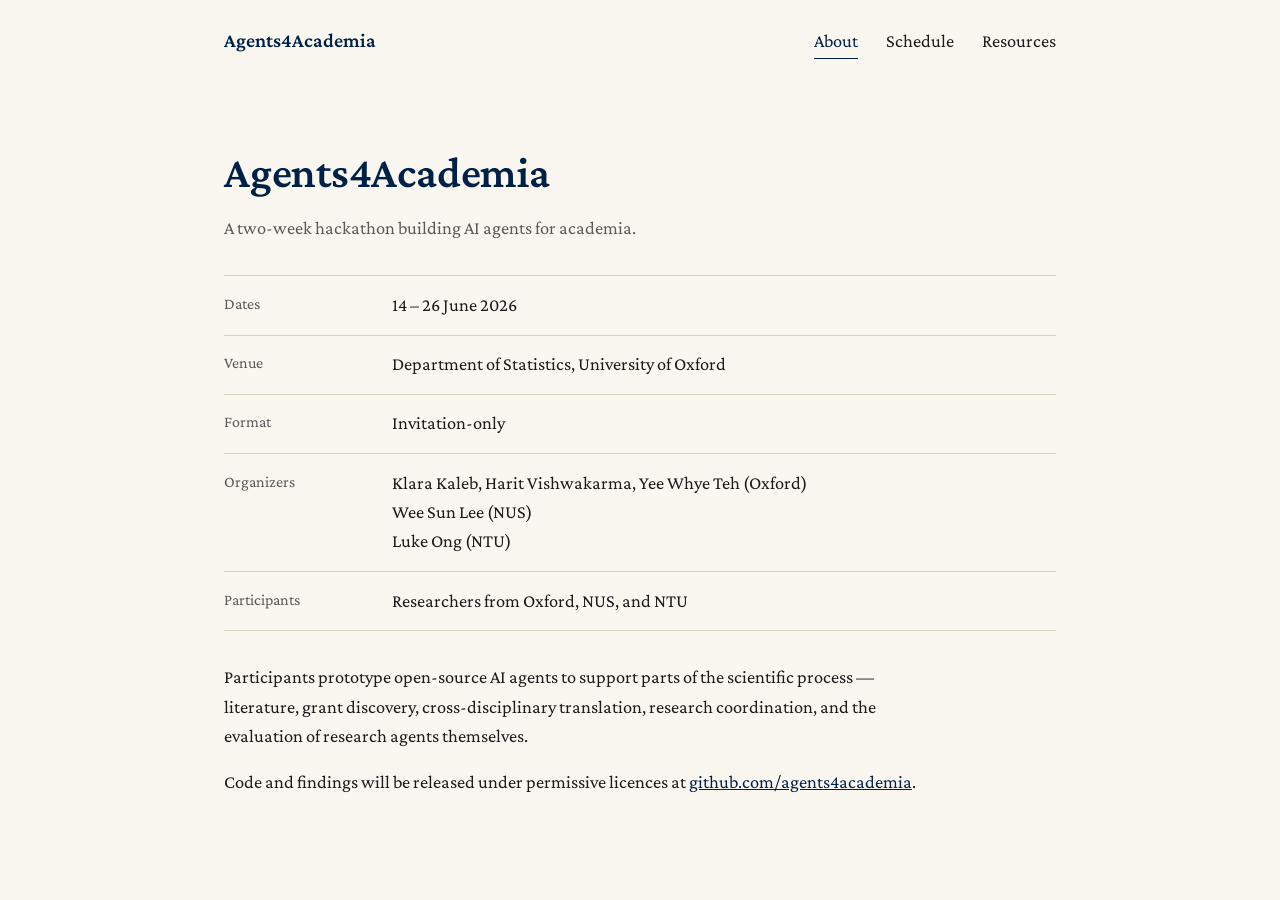
==== index.html @ 6ef801e5 "basic webpage" ====
<!doctype html>
<html lang="en">
<head>
  <meta charset="utf-8" />
  <meta name="viewport" content="width=device-width, initial-scale=1" />
  <title>Agents4Academia</title>
  <meta name="description" content="A two-week hackathon on AI agents for the scientific process. A collaboration between Oxford, NUS, and NTU, 14–26 June 2026." />
  <link rel="preconnect" href="https://fonts.googleapis.com" />
  <link rel="preconnect" href="https://fonts.gstatic.com" crossorigin />
  <link href="https://fonts.googleapis.com/css2?family=Crimson+Pro:wght@400;500;600&display=swap" rel="stylesheet" />
  <link rel="stylesheet" href="assets/css/style.css" />
</head>
<body>

<header class="site-header">
  <div class="wrap">
    <a class="brand" href="./">Agents4Academia</a>
    <nav class="site-nav" aria-label="Primary">
      <a href="./" aria-current="page">About</a>
      <a href="schedule.html">Schedule</a>
      <a href="resources.html">Resources</a>
    </nav>
  </div>
</header>

<main>
  <div class="wrap">
    <h1>Agents4Academia</h1>
    <p class="tagline">A two-week hackathon building AI agents for academia.</p>

    <dl class="facts">
      <div>
        <dt>Dates</dt>
        <dd>14 – 26 June 2026</dd>
      </div>
      <div>
        <dt>Venue</dt>
        <dd>Department of Statistics, University of Oxford</dd>
      </div>
      <div>
        <dt>Format</dt>
        <dd>Invitation-only</dd>
      </div>
      <div>
        <dt>Organizers</dt>
        <dd>
          Klara Kaleb, Harit Vishwakarma, Yee Whye Teh (Oxford)<br />
          Wee Sun Lee (NUS)<br />
          Luke Ong (NTU)
        </dd>
      </div>
      <div>
        <dt>Participants</dt>
        <dd>Researchers from Oxford, NUS, and NTU</dd>
      </div>
    </dl>

    <p>
      Participants prototype open-source AI agents to support parts of the
      scientific process — literature, grant discovery, cross-disciplinary
      translation, research coordination, and the evaluation of research agents
      themselves.
    </p>

    <p>
      Code and findings will be released under permissive licences at
      <a href="https://github.com/agents4academia">github.com/agents4academia</a>.
    </p>
  </div>
</main>

</body>
</html>
---- assets/css/style.css ----
:root {
  --navy: #002147;
  --ink: #1b1b1b;
  --muted: #5a5a5a;
  --cream: #faf7f0;
  --rule: #d9d2bd;
  --max: 56rem;
  --gutter: clamp(1.25rem, 4vw, 2rem);
}

* { box-sizing: border-box; }

body {
  margin: 0;
  font-family: "Crimson Pro", "EB Garamond", Georgia, serif;
  font-size: 1.15rem;
  line-height: 1.6;
  color: var(--ink);
  background: var(--cream);
  -webkit-font-smoothing: antialiased;
  text-rendering: optimizeLegibility;
}

.wrap {
  max-width: var(--max);
  margin: 0 auto;
  padding-left: var(--gutter);
  padding-right: var(--gutter);
}

/* Header */
.site-header .wrap {
  display: flex;
  align-items: baseline;
  justify-content: space-between;
  gap: 2rem;
  padding-top: 1.5rem;
  padding-bottom: 1.5rem;
  flex-wrap: wrap;
}

.brand {
  font-weight: 600;
  font-size: 1.25rem;
  color: var(--navy);
  text-decoration: none;
}

.site-nav {
  display: flex;
  gap: 1.75rem;
  font-size: 1.15rem;
}

.site-nav a {
  color: var(--ink);
  text-decoration: none;
  padding-bottom: 2px;
  border-bottom: 1px solid transparent;
}

.site-nav a:hover {
  color: var(--navy);
  border-bottom-color: var(--navy);
}

.site-nav a[aria-current="page"] {
  color: var(--navy);
  border-bottom-color: var(--navy);
}

/* Page body */
main {
  padding: clamp(2.5rem, 6vw, 4rem) 0 4rem;
}

h1 {
  font-family: "Crimson Pro", Georgia, serif;
  font-weight: 600;
  font-size: clamp(2rem, 4vw, 2.75rem);
  color: var(--navy);
  margin: 0 0 1rem;
  line-height: 1.15;
  letter-spacing: -0.005em;
}

h2 {
  font-family: "Crimson Pro", Georgia, serif;
  font-weight: 600;
  font-size: 1.4rem;
  color: var(--navy);
  margin: 2.5rem 0 0.75rem;
}

p {
  margin: 0 0 1rem;
  max-width: 38em;
}

a {
  color: var(--navy);
}

.tagline {
  font-size: 1.15rem;
  color: var(--muted);
  margin-bottom: 2rem;
  max-width: 38em;
}

/* Definition-list-style facts */
.facts {
  margin: 2rem 0;
  border-top: 1px solid var(--rule);
}

.facts > div {
  display: grid;
  grid-template-columns: 9rem 1fr;
  gap: 1.5rem;
  padding: 0.9rem 0;
  border-bottom: 1px solid var(--rule);
}

.facts dt {
  color: var(--muted);
  font-size: 1rem;
}

.facts dd {
  margin: 0;
  color: var(--ink);
}

@media (max-width: 560px) {
  .facts > div { grid-template-columns: 1fr; gap: 0.15rem; padding: 0.75rem 0; }
}

/* Lists */
ul.plain {
  list-style: none;
  padding: 0;
  margin: 1rem 0;
}

ul.plain li {
  padding: 0.5rem 0;
  border-bottom: 1px solid var(--rule);
}

ul.plain li:first-child {
  border-top: 1px solid var(--rule);
}

.tba {
  color: var(--muted);
  font-style: italic;
}

/* Footer */
.site-footer {
  padding: 2rem 0;
  font-size: 1rem;
  color: var(--muted);
}

.site-footer p { margin: 0.25rem 0; }
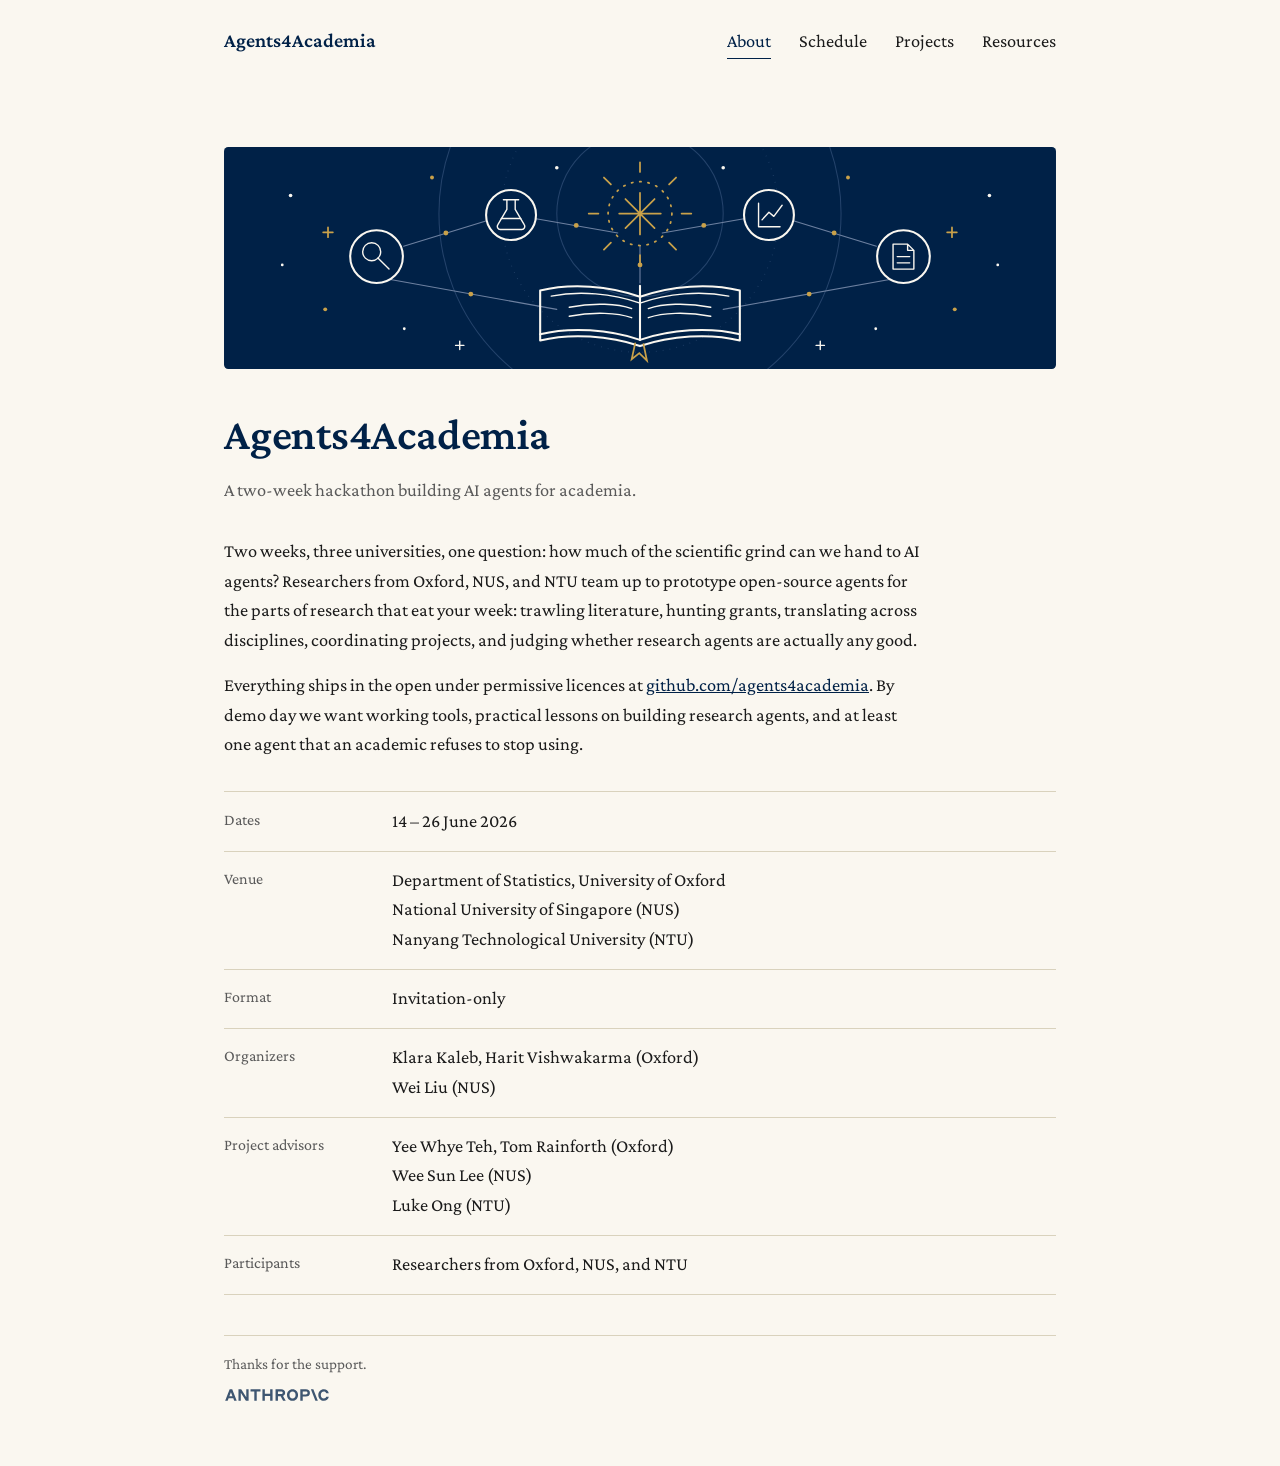
==== commit 317b1508: "update" ====
--- a/index.html
+++ b/index.html
@@ -18,6 +18,7 @@
     <nav class="site-nav" aria-label="Primary">
       <a href="./" aria-current="page">About</a>
       <a href="schedule.html">Schedule</a>
+      <a href="projects.html">Projects</a>
       <a href="resources.html">Resources</a>
     </nav>
   </div>
@@ -25,8 +26,29 @@
 
 <main>
   <div class="wrap">
+    <div class="cover">
+      <img src="assets/img/cover.svg"
+           alt="Star-chart style line drawing: an open book beneath a constellation of research symbols — a magnifying glass, a flask, a golden spark, a chart, and a manuscript — joined by fine lines among rings and scattered stars" />
+    </div>
+
     <h1>Agents4Academia</h1>
     <p class="tagline">A two-week hackathon building AI agents for academia.</p>
+
+    <p>
+      Two weeks, three universities, one question: how much of the scientific
+      grind can we hand to AI agents? Researchers from Oxford, NUS, and NTU
+      team up to prototype open-source agents for the parts of research that
+      eat your week: trawling literature, hunting grants, translating across
+      disciplines, coordinating projects, and judging whether research agents
+      are actually any good.
+    </p>
+
+    <p>
+      Everything ships in the open under permissive licences at
+      <a href="https://github.com/agents4academia">github.com/agents4academia</a>.
+      By demo day we want working tools, practical lessons on building research
+      agents, and at least one agent that an academic refuses to stop using.
+    </p>
 
     <dl class="facts">
       <div>
@@ -35,7 +57,11 @@
       </div>
       <div>
         <dt>Venue</dt>
-        <dd>Department of Statistics, University of Oxford</dd>
+        <dd>
+          Department of Statistics, University of Oxford<br />
+          National University of Singapore (NUS)<br />
+          Nanyang Technological University (NTU)
+        </dd>
       </div>
       <div>
         <dt>Format</dt>
@@ -44,7 +70,14 @@
       <div>
         <dt>Organizers</dt>
         <dd>
-          Klara Kaleb, Harit Vishwakarma, Yee Whye Teh (Oxford)<br />
+          Klara Kaleb, Harit Vishwakarma (Oxford)<br />
+          Wei Liu (NUS)
+        </dd>
+      </div>
+      <div>
+        <dt>Project advisors</dt>
+        <dd>
+          Yee Whye Teh, Tom Rainforth (Oxford)<br />
           Wee Sun Lee (NUS)<br />
           Luke Ong (NTU)
         </dd>
@@ -55,17 +88,17 @@
       </div>
     </dl>
 
-    <p>
-      Participants prototype open-source AI agents to support parts of the
-      scientific process — literature, grant discovery, cross-disciplinary
-      translation, research coordination, and the evaluation of research agents
-      themselves.
-    </p>
-
-    <p>
-      Code and findings will be released under permissive licences at
-      <a href="https://github.com/agents4academia">github.com/agents4academia</a>.
-    </p>
+    <div class="ack">
+      <p class="ack-label">Thanks for the support.</p>
+      <div class="logo-row">
+        <a href="https://www.anthropic.com"><img src="assets/img/anthropic.svg" alt="Anthropic" width="106" height="14" /></a>
+        <!-- Drop official logo files in assets/img/ and uncomment:
+        <a href="https://www.ox.ac.uk"><img src="assets/img/oxford.svg" alt="University of Oxford" /></a>
+        <a href="https://nus.edu.sg"><img src="assets/img/nus.svg" alt="National University of Singapore" /></a>
+        <a href="https://www.ntu.edu.sg"><img src="assets/img/ntu.svg" alt="Nanyang Technological University" /></a>
+        -->
+      </div>
+    </div>
   </div>
 </main>
 
--- a/assets/css/style.css
+++ b/assets/css/style.css
@@ -101,6 +101,16 @@
   color: var(--navy);
 }
 
+.cover {
+  margin: 0 0 2.5rem;
+}
+
+.cover img {
+  display: block;
+  width: 100%;
+  height: auto;
+}
+
 .tagline {
   font-size: 1.15rem;
   color: var(--muted);
@@ -157,6 +167,137 @@
   font-style: italic;
 }
 
+.ack {
+  margin-top: 2.5rem;
+  padding-top: 1rem;
+  border-top: 1px solid var(--rule);
+  color: var(--muted);
+  font-size: 1.05rem;
+}
+
+.ack-label {
+  font-size: 0.95rem;
+  margin: 0 0 0.75rem;
+}
+
+.logo-row {
+  display: flex;
+  align-items: center;
+  gap: 2.5rem;
+  flex-wrap: wrap;
+}
+
+.logo-row img {
+  height: 14px;
+  width: auto;
+  display: block;
+  opacity: 0.75;
+}
+
+.logo-row a:hover img {
+  opacity: 1;
+}
+
+/* Timezone toggle */
+.tz-toggle {
+  display: inline-flex;
+  margin-bottom: 1.25rem;
+  border: 1px solid var(--navy);
+  border-radius: 4px;
+  overflow: hidden;
+}
+
+.tz-toggle button {
+  font-family: inherit;
+  font-size: 1rem;
+  padding: 0.4rem 1rem;
+  border: none;
+  background: transparent;
+  color: var(--navy);
+  cursor: pointer;
+}
+
+.tz-toggle button + button {
+  border-left: 1px solid var(--navy);
+}
+
+.tz-toggle button[aria-pressed="true"] {
+  background: var(--navy);
+  color: var(--cream);
+}
+
+/* Schedule */
+table.schedule {
+  width: 100%;
+  border-collapse: collapse;
+  margin: 1rem 0 2.5rem;
+  font-size: 1.05rem;
+}
+
+table.schedule th,
+table.schedule td {
+  padding: 0.6rem 0.75rem;
+  border: 1px solid var(--rule);
+  vertical-align: top;
+  text-align: left;
+}
+
+table.schedule th {
+  font-weight: 600;
+  color: var(--navy);
+  font-size: 1rem;
+}
+
+table.schedule td.time,
+table.schedule th.time {
+  width: 5.5rem;
+  font-variant-numeric: tabular-nums;
+  white-space: nowrap;
+}
+
+table.schedule td.time {
+  color: var(--muted);
+}
+
+table.schedule .day-row td {
+  font-weight: 600;
+  color: var(--navy);
+  background: rgba(0, 33, 71, 0.04);
+}
+
+table.schedule .day-row td > span {
+  display: inline-block;
+}
+
+table.schedule .day-row .loc {
+  float: right;
+  font-weight: 400;
+  font-size: 1rem;
+  color: var(--muted);
+}
+
+/* Resources */
+ul.resources li {
+  padding: 0.9rem 0;
+}
+
+ul.resources li > a {
+  font-weight: 500;
+  font-size: 1.15rem;
+}
+
+ul.resources .src {
+  color: var(--muted);
+  font-size: 1rem;
+  margin-left: 0.5rem;
+}
+
+ul.resources .blurb {
+  margin: 0.25rem 0 0;
+  font-size: 1.05rem;
+  color: var(--ink);
+}
+
 /* Footer */
 .site-footer {
   padding: 2rem 0;
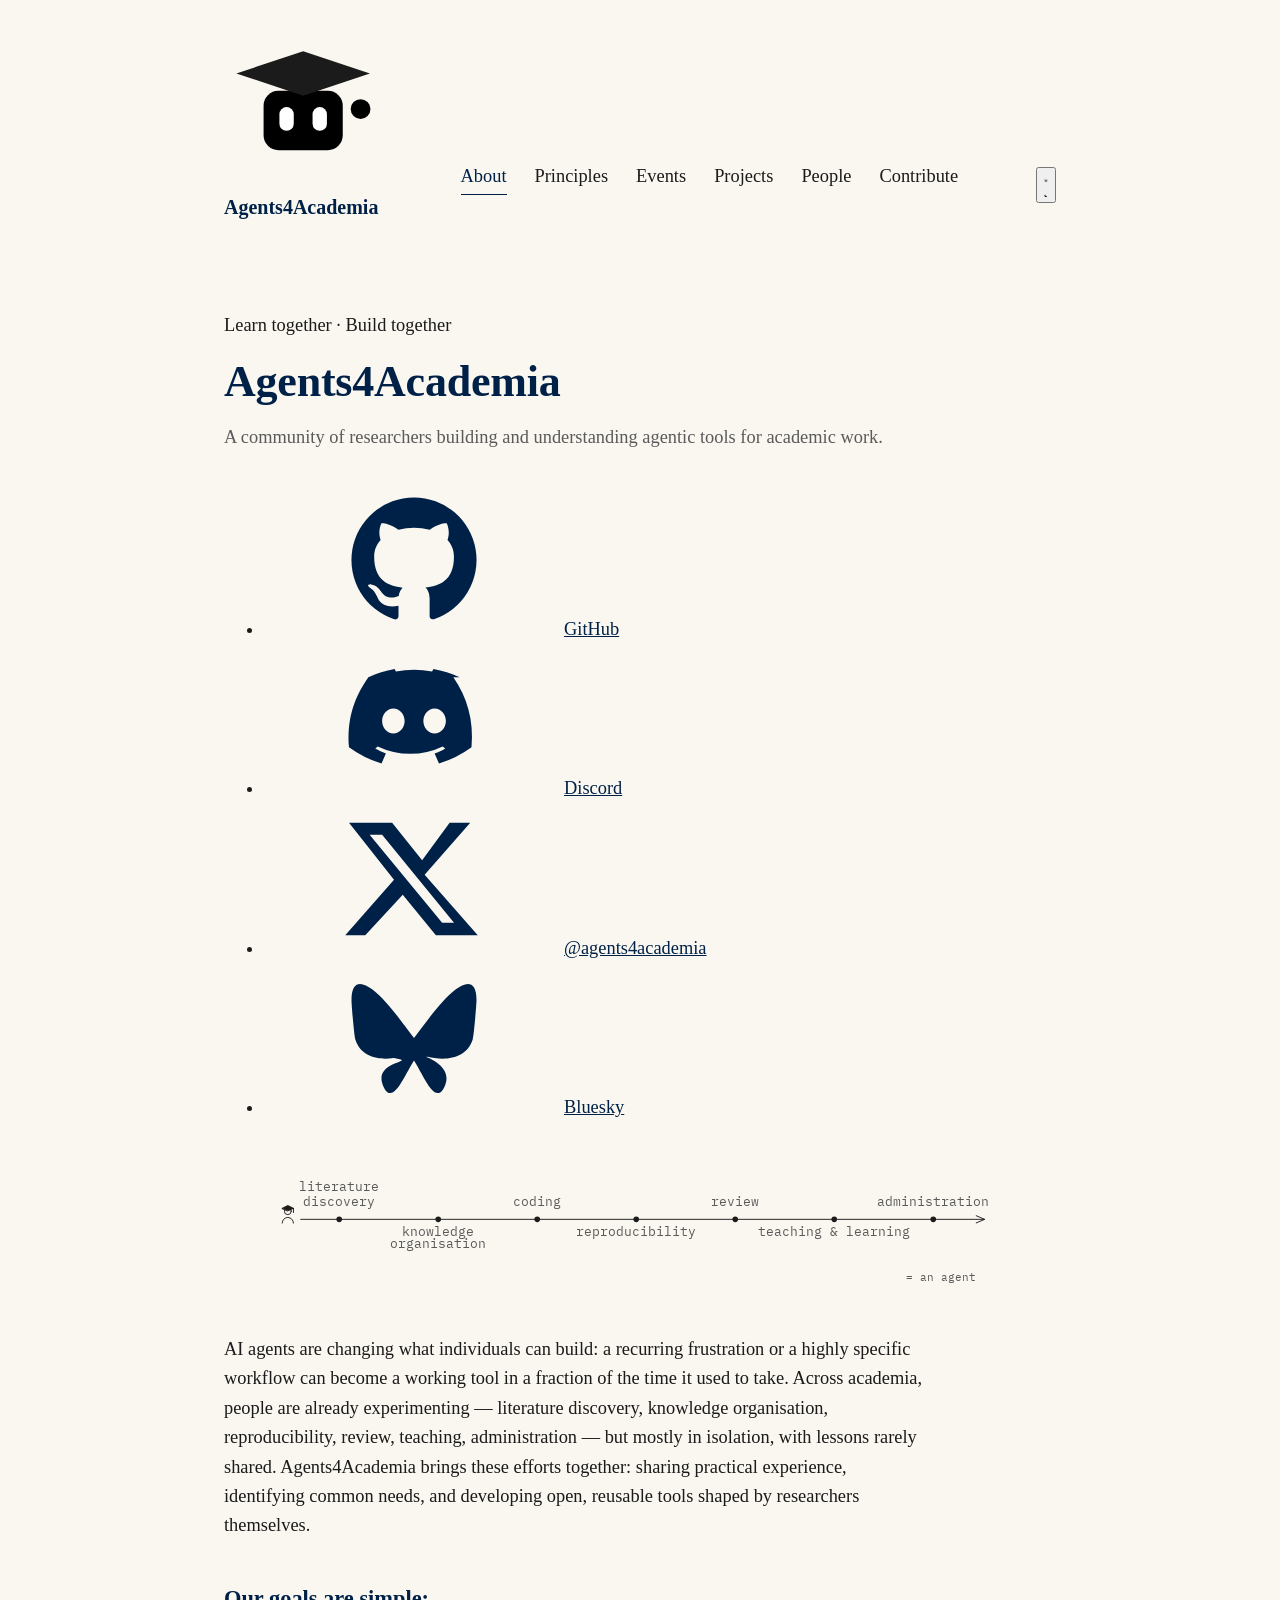
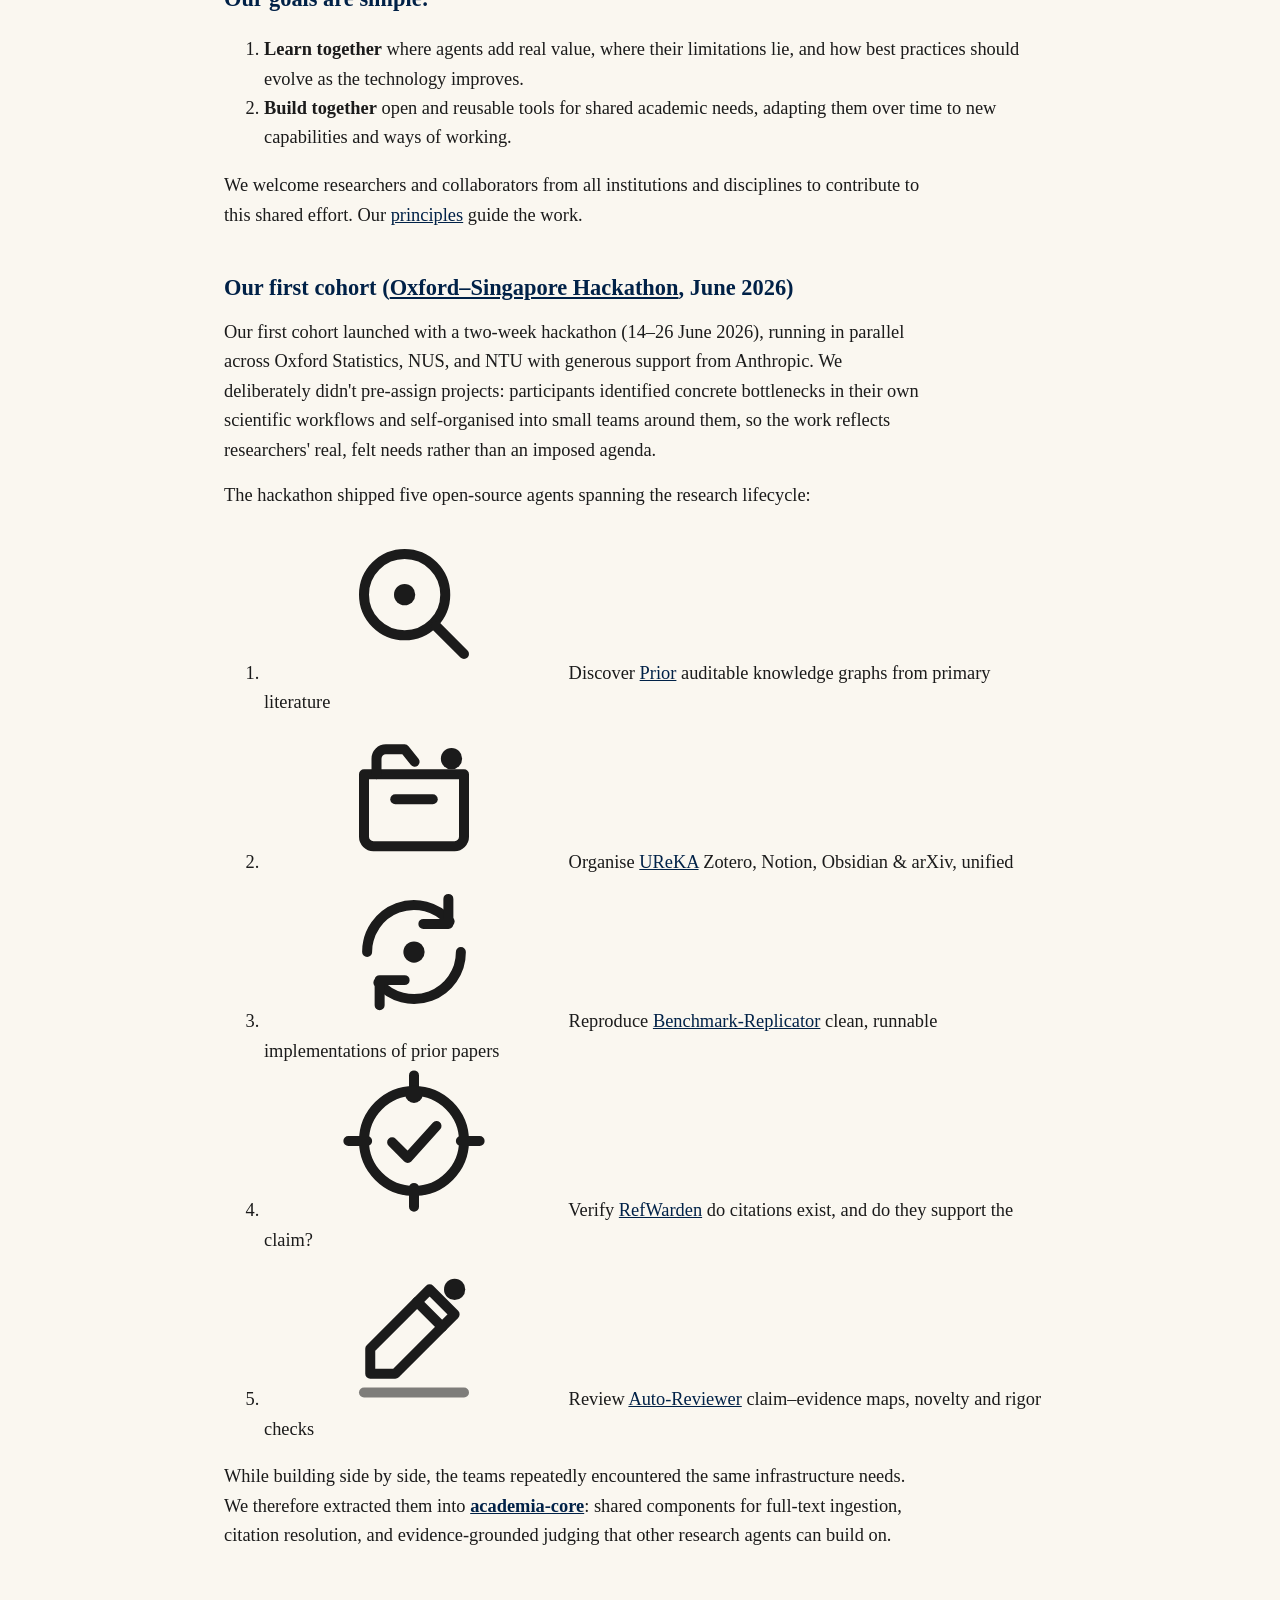
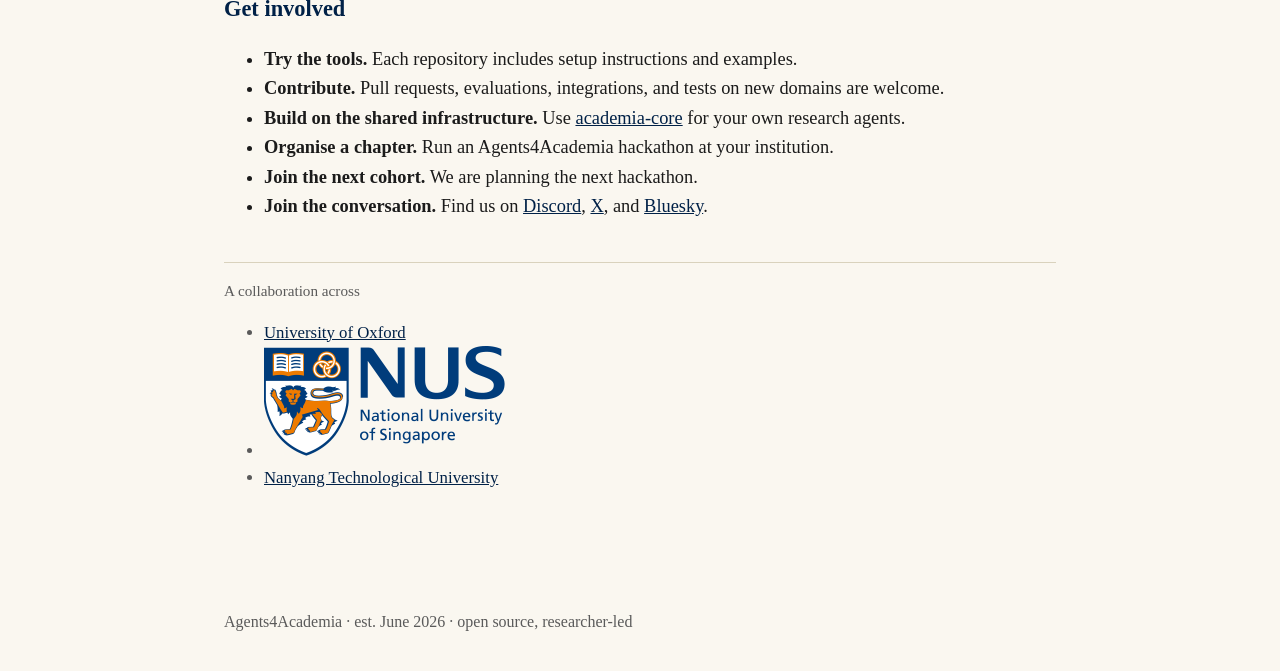
==== commit e946435d: "Redesign: community site with events archive, theme toggle, graduate-agent brand - Root restructure:" ====
--- a/index.html
+++ b/index.html
@@ -4,103 +4,430 @@
   <meta charset="utf-8" />
   <meta name="viewport" content="width=device-width, initial-scale=1" />
   <title>Agents4Academia</title>
-  <meta name="description" content="A two-week hackathon on AI agents for the scientific process. A collaboration between Oxford, NUS, and NTU, 14–26 June 2026." />
+  <meta name="description" content="A community of researchers building and understanding agentic tools for academic work — through hackathons and ongoing open-source development." />
+  <link rel="icon" type="image/svg+xml" href="assets/img/favicon.svg" />
   <link rel="preconnect" href="https://fonts.googleapis.com" />
   <link rel="preconnect" href="https://fonts.gstatic.com" crossorigin />
-  <link href="https://fonts.googleapis.com/css2?family=Crimson+Pro:wght@400;500;600&display=swap" rel="stylesheet" />
-  <link rel="stylesheet" href="assets/css/style.css" />
+  <link href="https://fonts.googleapis.com/css2?family=Archivo:wght@500;650;700&family=IBM+Plex+Mono:wght@400;500&family=IBM+Plex+Sans:wght@400;600&display=swap" rel="stylesheet" />
+  <script>
+    (function () {
+      var t = null;
+      try { t = localStorage.getItem("theme"); } catch (e) {}
+      if (!t) t = matchMedia("(prefers-color-scheme: dark)").matches ? "dark" : "light";
+      document.documentElement.dataset.theme = t;
+    })();
+  </script>
+  <link rel="stylesheet" href="assets/css/style.css?v=6" />
 </head>
 <body>
 
+<svg xmlns="http://www.w3.org/2000/svg" style="display:none">
+  <!-- Agents4Academia icon set. One language: 24-viewBox, 1.6px ink strokes,
+       round caps, and one small filled "plotted point" per icon (class dot).
+       Colors come from CSS (currentColor + .dot fill), so icons follow text. -->
+
+  <!-- ── lifecycle stages ── -->
+  <symbol id="i-discover" viewBox="0 0 24 24" fill="none" stroke="currentColor" stroke-width="1.6" stroke-linecap="round">
+    <circle cx="10.5" cy="10.5" r="6.5"/>
+    <path d="M15.5 15.5 L20 20"/>
+    <circle class="dot" cx="10.5" cy="10.5" r="1.7" fill="currentColor" stroke="none"/>
+  </symbol>
+
+  <symbol id="i-organise" viewBox="0 0 24 24" fill="none" stroke="currentColor" stroke-width="1.6" stroke-linecap="round" stroke-linejoin="round">
+    <path d="M4 9h16v10a1.5 1.5 0 0 1-1.5 1.5h-13A1.5 1.5 0 0 1 4 19V9z"/>
+    <path d="M6 9V6.5A1.5 1.5 0 0 1 7.5 5h3l1.6 2"/>
+    <path d="M9 13h6"/>
+    <circle class="dot" cx="18" cy="6.5" r="1.7" fill="currentColor" stroke="none"/>
+  </symbol>
+
+  <symbol id="i-reproduce" viewBox="0 0 24 24" fill="none" stroke="currentColor" stroke-width="1.6" stroke-linecap="round" stroke-linejoin="round">
+    <path d="M19.5 12a7.5 7.5 0 0 1-13.2 4.9"/>
+    <path d="M4.5 12a7.5 7.5 0 0 1 13.2-4.9"/>
+    <path d="M17.5 3.5v4h-4"/>
+    <path d="M6.5 20.5v-4h4"/>
+    <circle class="dot" cx="12" cy="12" r="1.7" fill="currentColor" stroke="none"/>
+  </symbol>
+
+  <symbol id="i-verify" viewBox="0 0 24 24" fill="none" stroke="currentColor" stroke-width="1.6" stroke-linecap="round" stroke-linejoin="round">
+    <circle cx="12" cy="12" r="8"/>
+    <path d="M12 1.5v3M12 19.5v3M1.5 12h3M19.5 12h3"/>
+    <path d="M8.5 12.2 11 14.7 15.6 9.6"/>
+    <circle class="dot" cx="12" cy="4.5" r="1.4" fill="currentColor" stroke="none"/>
+  </symbol>
+
+  <symbol id="i-review" viewBox="0 0 24 24" fill="none" stroke="currentColor" stroke-width="1.6" stroke-linecap="round" stroke-linejoin="round">
+    <path d="M14.5 5.5 18.5 9.5 9 19H5v-4z"/>
+    <path d="M12.5 7.5 16.5 11.5"/>
+    <path d="M4 22h16" stroke-opacity="0.55"/>
+    <circle class="dot" cx="18.5" cy="5.5" r="1.7" fill="currentColor" stroke="none"/>
+  </symbol>
+
+  <!-- ── principles ── -->
+  <symbol id="i-agency" viewBox="0 0 24 24" fill="none" stroke="currentColor" stroke-width="1.6" stroke-linecap="round" stroke-linejoin="round">
+    <circle cx="12" cy="7.5" r="3.5"/>
+    <path d="M5 20a7 7 0 0 1 14 0"/>
+  </symbol>
+
+  <symbol id="i-value" viewBox="0 0 24 24" fill="none" stroke="currentColor" stroke-width="1.6" stroke-linejoin="round">
+    <path d="M12 3 20 12 12 21 4 12z"/>
+    <path d="M8.5 12 12 8l3.5 4-3.5 4z" stroke-opacity="0.55"/>
+    <circle class="dot" cx="12" cy="12" r="1.5" fill="currentColor" stroke="none"/>
+  </symbol>
+
+  <symbol id="i-safety" viewBox="0 0 24 24" fill="none" stroke="currentColor" stroke-width="1.6" stroke-linecap="round" stroke-linejoin="round">
+    <path d="M12 3 19 6v6c0 4.4-3 7.6-7 9-4-1.4-7-4.6-7-9V6z"/>
+    <path d="M9 11.5 11.3 14 15 9.8"/>
+  </symbol>
+
+  <symbol id="i-open" viewBox="0 0 24 24" fill="none" stroke="currentColor" stroke-width="1.6" stroke-linecap="round" stroke-linejoin="round">
+    <path d="M12 6c-2-1.6-4.8-2-8-1.6V19c3.2-.4 6 0 8 1.6 2-1.6 4.8-2 8-1.6V4.4C16.8 4 14 4.4 12 6z"/>
+    <path d="M12 6v14.6"/>
+    <path d="M7 9.5c1.4-.3 2.7-.3 3.5-.2M13.5 9.3c.8-.1 2.1-.1 3.5.2" stroke-opacity="0.55"/>
+  </symbol>
+
+  <symbol id="i-community" viewBox="0 0 24 24" fill="none" stroke="currentColor" stroke-width="1.6" stroke-linecap="round">
+    <circle cx="12" cy="5.5" r="2.3"/>
+    <circle cx="5.5" cy="17.5" r="2.3"/>
+    <circle cx="18.5" cy="17.5" r="2.3"/>
+    <path d="M10.4 7.4 7 15.4M13.6 7.4 17 15.4M7.8 17.5h8.4"/>
+  </symbol>
+
+  <!-- ── places & channels ── -->
+  <symbol id="i-github" viewBox="0 0 24 24" fill="currentColor">
+    <path d="M12 2a10 10 0 0 0-3.16 19.49c.5.09.68-.22.68-.48v-1.7c-2.78.6-3.37-1.34-3.37-1.34-.45-1.16-1.11-1.47-1.11-1.47-.91-.62.07-.6.07-.6 1 .07 1.53 1.03 1.53 1.03.9 1.52 2.34 1.08 2.91.83.09-.65.35-1.09.63-1.34-2.22-.25-4.55-1.11-4.55-4.94 0-1.09.39-1.98 1.03-2.68-.1-.25-.45-1.27.1-2.64 0 0 .84-.27 2.75 1.02a9.58 9.58 0 0 1 5 0c1.91-1.29 2.75-1.02 2.75-1.02.55 1.37.2 2.39.1 2.64.64.7 1.03 1.59 1.03 2.68 0 3.84-2.34 4.68-4.57 4.93.36.31.68.92.68 1.85V21c0 .27.18.58.69.48A10 10 0 0 0 12 2z"/>
+  </symbol>
+
+  <symbol id="i-discord" viewBox="0 0 24 24" fill="currentColor">
+    <path d="M19.3 5.3A16.9 16.9 0 0 0 15.1 4l-.2.4a15.6 15.6 0 0 0-5.8 0L8.9 4a16.9 16.9 0 0 0-4.2 1.3C2 9.1 1.3 12.8 1.6 16.5a17 17 0 0 0 5.2 2.6l.7-1.6a10 10 0 0 1-1.7-.8l.4-.3a12.1 12.1 0 0 0 10.4 0l.4.3c-.5.3-1.1.6-1.7.8l.7 1.6a17 17 0 0 0 5.2-2.6c.4-4.3-.7-8-2.9-11.2zM8.7 14.3c-1 0-1.8-.9-1.8-2s.8-2 1.8-2 1.8.9 1.8 2-.8 2-1.8 2zm6.6 0c-1 0-1.8-.9-1.8-2s.8-2 1.8-2 1.8.9 1.8 2-.8 2-1.8 2z"/>
+  </symbol>
+
+  <symbol id="i-x" viewBox="0 0 24 24" fill="currentColor">
+    <path d="M17.7 3H21l-7.3 8.3L22.2 21h-6.7l-5.3-6.5L4.2 21H1l7.8-8.9L1.6 3h6.9l4.8 6 4.4-6zm-1.2 16h1.9L6.9 4.9H4.9L16.5 19z"/>
+  </symbol>
+
+  <symbol id="i-bluesky" viewBox="0 0 24 24" fill="currentColor">
+    <path d="M5.3 4.2C7.6 5.9 10 9.4 12 12c2-2.6 4.4-6.1 6.7-7.8C20.3 3 22 2.7 22 5.9c0 .7-.4 5.5-.6 6.3-.8 2.7-3.6 3.4-6.1 3-4.3-.7 3.2.3 1.7 4.3-1.5 3.8-3.5-1.6-5-3.9-1.5 2.3-3.5 7.7-5 3.9-1.5-4 6-3.6 1.7-4.3-2.5.4-5.3-.3-6.1-3-.2-.8-.6-5.6-.6-6.3 0-3.2 1.7-2.9 3.3-1.7z"/>
+  </symbol>
+
+  <symbol id="i-mail" viewBox="0 0 24 24" fill="none" stroke="currentColor" stroke-width="1.6" stroke-linecap="round" stroke-linejoin="round">
+    <rect x="3" y="5.5" width="18" height="13" rx="1.5"/>
+    <path d="M3.5 7 12 13.5 20.5 7"/>
+  </symbol>
+
+  <symbol id="i-globe" viewBox="0 0 24 24" fill="none" stroke="currentColor" stroke-width="1.6" stroke-linecap="round">
+    <circle cx="12" cy="12" r="8.5"/>
+    <path d="M3.5 12h17M12 3.5c-2.5 2.3-3.7 5.2-3.7 8.5s1.2 6.2 3.7 8.5c2.5-2.3 3.7-5.2 3.7-8.5S14.5 5.8 12 3.5z"/>
+  </symbol>
+
+  <symbol id="i-institution" viewBox="0 0 24 24" fill="none" stroke="currentColor" stroke-width="1.6" stroke-linecap="round" stroke-linejoin="round">
+    <path d="M3 9.5 12 4l9 5.5"/>
+    <path d="M5 10v7M9.7 10v7M14.3 10v7M19 10v7"/>
+    <path d="M3.5 20.5h17M4.5 17.5h15"/>
+    <circle class="dot" cx="12" cy="7.2" r="1.3" fill="currentColor" stroke="none"/>
+  </symbol>
+
+  <symbol id="i-scholar" viewBox="0 0 24 24" fill="none" stroke="currentColor" stroke-width="1.6" stroke-linecap="round" stroke-linejoin="round">
+    <path d="M2.5 9.5 12 5l9.5 4.5L12 14z"/>
+    <path d="M6.5 12v4.2c0 1.5 2.5 2.8 5.5 2.8s5.5-1.3 5.5-2.8V12"/>
+    <path d="M21 10v5" stroke-opacity="0.7"/>
+  </symbol>
+
+  <symbol id="i-external" viewBox="0 0 24 24" fill="none" stroke="currentColor" stroke-width="1.6" stroke-linecap="round" stroke-linejoin="round">
+    <path d="M18 13.5V19a1.5 1.5 0 0 1-1.5 1.5h-11A1.5 1.5 0 0 1 4 19V8a1.5 1.5 0 0 1 1.5-1.5H11"/>
+    <path d="M14.5 3.5H20.5V9.5"/>
+    <path d="M20 4 11.5 12.5"/>
+  </symbol>
+
+  <symbol id="i-doc" viewBox="0 0 24 24" fill="none" stroke="currentColor" stroke-width="1.6" stroke-linecap="round" stroke-linejoin="round">
+    <path d="M6 2.5h8l4 4V20a1.5 1.5 0 0 1-1.5 1.5h-10A1.5 1.5 0 0 1 5 20V4A1.5 1.5 0 0 1 6.5 2.5z"/>
+    <path d="M14 2.5V7h4.5"/>
+    <path d="M8.5 12h7M8.5 15.5h7"/>
+  </symbol>
+
+  <symbol id="i-calendar" viewBox="0 0 24 24" fill="none" stroke="currentColor" stroke-width="1.6" stroke-linecap="round" stroke-linejoin="round">
+    <rect x="3.5" y="5" width="17" height="16" rx="1.5"/>
+    <path d="M3.5 9.5h17M8 2.5V6M16 2.5V6"/>
+    <circle class="dot" cx="12" cy="15" r="1.6" fill="currentColor" stroke="none"/>
+  </symbol>
+</svg>
+
 <header class="site-header">
   <div class="wrap">
-    <a class="brand" href="./">Agents4Academia</a>
+    <a class="brand" href="./">
+      <svg class="node" viewBox="0 0 32 32" aria-hidden="true"><rect x="8" y="13.5" width="16" height="12" rx="3" fill="var(--plot)"/><rect x="11.2" y="16.8" width="2.9" height="4.8" rx="1.45" fill="#fff"/><rect x="17.9" y="16.8" width="2.9" height="4.8" rx="1.45" fill="#fff"/><path d="M2.5 10 16 5.5 29.5 10 16 14.5 Z" fill="var(--ink)"/><path d="M27.6 10.8 V 15.4" stroke="var(--accent)" stroke-width="1.7" stroke-linecap="round"/><circle cx="27.6" cy="17.2" r="2" fill="var(--accent)"/></svg>
+      Agents4Academia
+    </a>
     <nav class="site-nav" aria-label="Primary">
       <a href="./" aria-current="page">About</a>
-      <a href="schedule.html">Schedule</a>
+      <a href="principles.html">Principles</a>
+      <a href="events/">Events</a>
       <a href="projects.html">Projects</a>
-      <a href="resources.html">Resources</a>
+      <a href="people.html">People</a>
+      <a href="contribute.html">Contribute</a>
     </nav>
+    <button class="theme-toggle" aria-label="Toggle dark mode"
+      onclick="var r=document.documentElement;var t=r.dataset.theme==='dark'?'light':'dark';r.dataset.theme=t;try{localStorage.setItem('theme',t)}catch(e){}">
+      <svg class="tt-sun" viewBox="0 0 24 24" fill="none" stroke="currentColor" stroke-width="2" stroke-linecap="round" aria-hidden="true">
+        <circle cx="12" cy="12" r="4.2"/>
+        <path d="M12 2.5v2.4M12 19.1v2.4M2.5 12h2.4M19.1 12h2.4M5 5l1.7 1.7M17.3 17.3 19 19M19 5l-1.7 1.7M6.7 17.3 5 19"/>
+      </svg>
+      <svg class="tt-moon" viewBox="0 0 24 24" fill="currentColor" aria-hidden="true">
+        <path d="M20.5 14.6A8.5 8.5 0 0 1 9.4 3.5a8.5 8.5 0 1 0 11.1 11.1z"/>
+      </svg>
+    </button>
   </div>
 </header>
 
 <main>
+  <section class="hero">
+    <div class="wrap">
+      <p class="motto">Learn together · Build together</p>
+      <h1>Agents<span class="four">4</span>Academia</h1>
+      <p class="tagline">
+        A community of researchers building and understanding
+        agentic tools for academic work.
+      </p>
+      <ul class="channels">
+        <li><a href="https://github.com/Agents4Academia-AI">
+          <svg class="ico" aria-hidden="true"><use href="#i-github"/></svg>GitHub</a></li>
+        <li><a href="https://discord.gg/fEDXaSWwj">
+          <svg class="ico" aria-hidden="true"><use href="#i-discord"/></svg>Discord</a></li>
+        <li><a href="https://x.com/agents4academia">
+          <svg class="ico" aria-hidden="true"><use href="#i-x"/></svg>@agents4academia</a></li>
+        <li><a href="https://bsky.app/profile/agents4academia.bsky.social">
+          <svg class="ico" aria-hidden="true"><use href="#i-bluesky"/></svg>Bluesky</a></li>
+      </ul>
+    </div>
+  </section>
+
   <div class="wrap">
-    <div class="cover">
-      <img src="assets/img/cover.svg"
-           alt="Star-chart style line drawing: an open book beneath a constellation of research symbols — a magnifying glass, a flask, a golden spark, a chart, and a manuscript — joined by fine lines among rings and scattered stars" />
-    </div>
-
-    <h1>Agents4Academia</h1>
-    <p class="tagline">A two-week hackathon building AI agents for academia.</p>
+    <figure class="figure">
+      <svg class="fig-inline" viewBox="0 0 1200 265" role="img" aria-label="The research workflow — literature discovery, knowledge organisation, coding, reproducibility, review, teaching &amp; learning, administration — with an agent attached at every stage" font-family="'IBM Plex Mono', ui-monospace, monospace">
+  <!-- The vision: one workflow line, an agent docked at every stage.
+       Labels are the seven areas named in the org README, verbatim. -->
+
+  <!-- the academic, working the line -->
+  <g transform="translate(38,125)" stroke="var(--ink)" fill="none" stroke-width="1.5" stroke-linecap="round" stroke-linejoin="round">
+    <circle cx="0" cy="-13" r="5.5"/>
+    <path d="M -9 6 a 9 9 0 0 1 18 0"/>
+    <path d="M -9 -17.5 L 0 -22 L 9 -17.5 L 0 -13.5 Z" fill="var(--ink)"/>
+    <line x1="9" y1="-17.5" x2="9" y2="-11"/>
+  </g>
+
+  <!-- workflow line -->
+  <line x1="58" y1="125" x2="1150" y2="125" stroke="var(--ink)" stroke-width="1.5"/>
+  <line x1="1150" y1="125" x2="1136" y2="119" stroke="var(--ink)" stroke-width="1.5"/>
+  <line x1="1150" y1="125" x2="1136" y2="131" stroke="var(--ink)" stroke-width="1.5"/>
+
+  <!-- stations: dot on the line, dashed stem to an agent ring, label opposite -->
+  <g>
+    <!-- 1 literature discovery (label above, agent below) -->
+    <circle cx="120" cy="125" r="4.5" fill="var(--ink)"/>
+    <text x="120" y="80" text-anchor="middle" font-size="21" fill="var(--muted)">literature</text>
+    <text x="120" y="104" text-anchor="middle" font-size="21" fill="var(--muted)">discovery</text>
+    <line x1="120" y1="132" x2="120" y2="158" stroke="var(--accent)" stroke-width="1.3" stroke-dasharray="2 4"/>
+    <g transform="translate(120,166)" stroke="var(--accent)" fill="none" stroke-width="1.5" stroke-linecap="round">
+      <rect x="-7.5" y="-4" width="15" height="11" rx="2.5"/>
+      <line x1="0" y1="-4" x2="0" y2="-9"/>
+      <circle cx="0" cy="-10.5" r="1.6" fill="var(--accent)" stroke="none"/>
+      <circle cx="-3.2" cy="1.5" r="1.3" fill="var(--accent)" stroke="none"/>
+      <circle cx="3.2" cy="1.5" r="1.3" fill="var(--accent)" stroke="none"/>
+    </g>
+
+    <!-- 2 knowledge organisation (label below, agent above) -->
+    <circle cx="278" cy="125" r="4.5" fill="var(--ink)"/>
+    <text x="278" y="152" text-anchor="middle" font-size="21" fill="var(--muted)">knowledge</text>
+    <text x="278" y="170" text-anchor="middle" font-size="21" fill="var(--muted)">organisation</text>
+    <line x1="278" y1="118" x2="278" y2="92" stroke="var(--accent)" stroke-width="1.3" stroke-dasharray="2 4"/>
+    <g transform="translate(278,84)" stroke="var(--accent)" fill="none" stroke-width="1.5" stroke-linecap="round">
+      <rect x="-7.5" y="-4" width="15" height="11" rx="2.5"/>
+      <line x1="0" y1="-4" x2="0" y2="-9"/>
+      <circle cx="0" cy="-10.5" r="1.6" fill="var(--accent)" stroke="none"/>
+      <circle cx="-3.2" cy="1.5" r="1.3" fill="var(--accent)" stroke="none"/>
+      <circle cx="3.2" cy="1.5" r="1.3" fill="var(--accent)" stroke="none"/>
+    </g>
+
+    <!-- 3 coding (label above, agent below) -->
+    <circle cx="436" cy="125" r="4.5" fill="var(--ink)"/>
+    <text x="436" y="104" text-anchor="middle" font-size="21" fill="var(--muted)">coding</text>
+    <line x1="436" y1="132" x2="436" y2="158" stroke="var(--accent)" stroke-width="1.3" stroke-dasharray="2 4"/>
+    <g transform="translate(436,166)" stroke="var(--accent)" fill="none" stroke-width="1.5" stroke-linecap="round">
+      <rect x="-7.5" y="-4" width="15" height="11" rx="2.5"/>
+      <line x1="0" y1="-4" x2="0" y2="-9"/>
+      <circle cx="0" cy="-10.5" r="1.6" fill="var(--accent)" stroke="none"/>
+      <circle cx="-3.2" cy="1.5" r="1.3" fill="var(--accent)" stroke="none"/>
+      <circle cx="3.2" cy="1.5" r="1.3" fill="var(--accent)" stroke="none"/>
+    </g>
+
+    <!-- 4 reproducibility (label below, agent above) -->
+    <circle cx="594" cy="125" r="4.5" fill="var(--ink)"/>
+    <text x="594" y="152" text-anchor="middle" font-size="21" fill="var(--muted)">reproducibility</text>
+    <line x1="594" y1="118" x2="594" y2="92" stroke="var(--accent)" stroke-width="1.3" stroke-dasharray="2 4"/>
+    <g transform="translate(594,84)" stroke="var(--accent)" fill="none" stroke-width="1.5" stroke-linecap="round">
+      <rect x="-7.5" y="-4" width="15" height="11" rx="2.5"/>
+      <line x1="0" y1="-4" x2="0" y2="-9"/>
+      <circle cx="0" cy="-10.5" r="1.6" fill="var(--accent)" stroke="none"/>
+      <circle cx="-3.2" cy="1.5" r="1.3" fill="var(--accent)" stroke="none"/>
+      <circle cx="3.2" cy="1.5" r="1.3" fill="var(--accent)" stroke="none"/>
+    </g>
+
+    <!-- 5 review (label above, agent below) -->
+    <circle cx="752" cy="125" r="4.5" fill="var(--ink)"/>
+    <text x="752" y="104" text-anchor="middle" font-size="21" fill="var(--muted)">review</text>
+    <line x1="752" y1="132" x2="752" y2="158" stroke="var(--accent)" stroke-width="1.3" stroke-dasharray="2 4"/>
+    <g transform="translate(752,166)" stroke="var(--accent)" fill="none" stroke-width="1.5" stroke-linecap="round">
+      <rect x="-7.5" y="-4" width="15" height="11" rx="2.5"/>
+      <line x1="0" y1="-4" x2="0" y2="-9"/>
+      <circle cx="0" cy="-10.5" r="1.6" fill="var(--accent)" stroke="none"/>
+      <circle cx="-3.2" cy="1.5" r="1.3" fill="var(--accent)" stroke="none"/>
+      <circle cx="3.2" cy="1.5" r="1.3" fill="var(--accent)" stroke="none"/>
+    </g>
+
+    <!-- 6 teaching (label below, agent above) -->
+    <circle cx="910" cy="125" r="4.5" fill="var(--ink)"/>
+    <text x="910" y="152" text-anchor="middle" font-size="21" fill="var(--muted)">teaching &amp; learning</text>
+    <line x1="910" y1="118" x2="910" y2="92" stroke="var(--accent)" stroke-width="1.3" stroke-dasharray="2 4"/>
+    <g transform="translate(910,84)" stroke="var(--accent)" fill="none" stroke-width="1.5" stroke-linecap="round">
+      <rect x="-7.5" y="-4" width="15" height="11" rx="2.5"/>
+      <line x1="0" y1="-4" x2="0" y2="-9"/>
+      <circle cx="0" cy="-10.5" r="1.6" fill="var(--accent)" stroke="none"/>
+      <circle cx="-3.2" cy="1.5" r="1.3" fill="var(--accent)" stroke="none"/>
+      <circle cx="3.2" cy="1.5" r="1.3" fill="var(--accent)" stroke="none"/>
+    </g>
+
+    <!-- 7 administration (label above, agent below) -->
+    <circle cx="1068" cy="125" r="4.5" fill="var(--ink)"/>
+    <text x="1068" y="104" text-anchor="middle" font-size="21" fill="var(--muted)">administration</text>
+    <line x1="1068" y1="132" x2="1068" y2="158" stroke="var(--accent)" stroke-width="1.3" stroke-dasharray="2 4"/>
+    <g transform="translate(1068,166)" stroke="var(--accent)" fill="none" stroke-width="1.5" stroke-linecap="round">
+      <rect x="-7.5" y="-4" width="15" height="11" rx="2.5"/>
+      <line x1="0" y1="-4" x2="0" y2="-9"/>
+      <circle cx="0" cy="-10.5" r="1.6" fill="var(--accent)" stroke="none"/>
+      <circle cx="-3.2" cy="1.5" r="1.3" fill="var(--accent)" stroke="none"/>
+      <circle cx="3.2" cy="1.5" r="1.3" fill="var(--accent)" stroke="none"/>
+    </g>
+  </g>
+
+  <!-- legend, bottom-right: what the accent ring means -->
+  <g transform="translate(1010,224)">
+    <g transform="translate(0,-6)" stroke="var(--accent)" fill="none" stroke-width="1.5" stroke-linecap="round">
+      <rect x="-7.5" y="-4" width="15" height="11" rx="2.5"/>
+      <line x1="0" y1="-4" x2="0" y2="-9"/>
+      <circle cx="0" cy="-10.5" r="1.6" fill="var(--accent)" stroke="none"/>
+      <circle cx="-3.2" cy="1.5" r="1.3" fill="var(--accent)" stroke="none"/>
+      <circle cx="3.2" cy="1.5" r="1.3" fill="var(--accent)" stroke="none"/>
+    </g>
+    <text x="14" y="0" font-size="18" fill="var(--muted)">= an agent</text>
+  </g>
+</svg>
+    </figure>
 
     <p>
-      Two weeks, three universities, one question: how much of the scientific
-      grind can we hand to AI agents? Researchers from Oxford, NUS, and NTU
-      team up to prototype open-source agents for the parts of research that
-      eat your week: trawling literature, hunting grants, translating across
-      disciplines, coordinating projects, and judging whether research agents
-      are actually any good.
+      AI agents are changing what individuals can build: a recurring frustration
+      or a highly specific workflow can become a working tool in a fraction of
+      the time it used to take. Across academia, people are already
+      experimenting — literature discovery, knowledge organisation,
+      reproducibility, review, teaching, administration — but mostly in
+      isolation, with lessons rarely shared. Agents4Academia brings these
+      efforts together: sharing practical experience, identifying common needs,
+      and developing open, reusable tools shaped by researchers themselves.
     </p>
 
+    <h2>Our goals are simple:</h2>
+    <ol>
+      <li><strong>Learn together</strong> where agents add real value, where their limitations lie, and how best practices should evolve as the technology improves.</li>
+      <li><strong>Build together</strong> open and reusable tools for shared academic needs, adapting them over time to new capabilities and ways of working.</li>
+    </ol>
     <p>
-      Everything ships in the open under permissive licences at
-      <a href="https://github.com/agents4academia">github.com/agents4academia</a>.
-      By demo day we want working tools, practical lessons on building research
-      agents, and at least one agent that an academic refuses to stop using.
+      We welcome researchers and collaborators from all institutions and
+      disciplines to contribute to this shared effort. Our
+      <a href="principles.html">principles</a> guide the work.
     </p>
 
-    <dl class="facts">
-      <div>
-        <dt>Dates</dt>
-        <dd>14 – 26 June 2026</dd>
-      </div>
-      <div>
-        <dt>Venue</dt>
-        <dd>
-          Department of Statistics, University of Oxford<br />
-          National University of Singapore (NUS)<br />
-          Nanyang Technological University (NTU)
-        </dd>
-      </div>
-      <div>
-        <dt>Format</dt>
-        <dd>Invitation-only</dd>
-      </div>
-      <div>
-        <dt>Organizers</dt>
-        <dd>
-          Klara Kaleb, Harit Vishwakarma (Oxford)<br />
-          Wei Liu (NUS)
-        </dd>
-      </div>
-      <div>
-        <dt>Project advisors</dt>
-        <dd>
-          Yee Whye Teh, Tom Rainforth (Oxford)<br />
-          Wee Sun Lee (NUS)<br />
-          Luke Ong (NTU)
-        </dd>
-      </div>
-      <div>
-        <dt>Participants</dt>
-        <dd>Researchers from Oxford, NUS, and NTU</dd>
-      </div>
-    </dl>
+    <h2 id="cohort">Our first cohort (<a href="events/2026-oxford-sg/">Oxford–Singapore Hackathon</a>, June 2026)</h2>
+    <p>
+      Our first cohort launched with a two-week hackathon (14–26 June 2026),
+      running in parallel across Oxford Statistics, NUS, and NTU with generous
+      support from Anthropic. We deliberately didn't pre-assign projects:
+      participants identified concrete bottlenecks in their own scientific
+      workflows and self-organised into small teams around them, so the work
+      reflects researchers' real, felt needs rather than an imposed agenda.
+    </p>
+    <p>The hackathon shipped five open-source agents spanning the research lifecycle:</p>
+
+    <ol class="lifecycle">
+      <li>
+        <span class="station"><svg class="ico" aria-hidden="true"><use href="#i-discover"/></svg></span>
+        <span class="stage">Discover</span>
+        <a class="name" href="https://github.com/Agents4Academia-AI/prior">Prior</a>
+        <span class="desc">auditable knowledge graphs from primary literature</span>
+      </li>
+      <li>
+        <span class="station"><svg class="ico" aria-hidden="true"><use href="#i-organise"/></svg></span>
+        <span class="stage">Organise</span>
+        <a class="name" href="https://github.com/Agents4Academia-AI/UReKA">UReKA</a>
+        <span class="desc">Zotero, Notion, Obsidian &amp; arXiv, unified</span>
+      </li>
+      <li>
+        <span class="station"><svg class="ico" aria-hidden="true"><use href="#i-reproduce"/></svg></span>
+        <span class="stage">Reproduce</span>
+        <a class="name" href="https://github.com/Agents4Academia-AI/benchmark-replicator">Benchmark-Replicator</a>
+        <span class="desc">clean, runnable implementations of prior papers</span>
+      </li>
+      <li>
+        <span class="station"><svg class="ico" aria-hidden="true"><use href="#i-verify"/></svg></span>
+        <span class="stage">Verify</span>
+        <a class="name" href="https://github.com/Agents4Academia-AI/citation_verification">RefWarden</a>
+        <span class="desc">do citations exist, and do they support the claim?</span>
+      </li>
+      <li>
+        <span class="station"><svg class="ico" aria-hidden="true"><use href="#i-review"/></svg></span>
+        <span class="stage">Review</span>
+        <a class="name" href="https://github.com/Agents4Academia-AI/auto-reviewer">Auto-Reviewer</a>
+        <span class="desc">claim–evidence maps, novelty and rigor checks</span>
+      </li>
+    </ol>
+
+    <p>
+      While building side by side, the teams repeatedly encountered the same
+      infrastructure needs. We therefore extracted them into
+      <a href="https://github.com/Agents4Academia-AI/academia-core"><strong>academia-core</strong></a>:
+      shared components for full-text ingestion, citation resolution, and
+      evidence-grounded judging that other research agents can build on.
+    </p>
+
+    <h2>Get involved</h2>
+    <ul>
+      <li><strong>Try the tools.</strong> Each repository includes setup instructions and examples.</li>
+      <li><strong>Contribute.</strong> Pull requests, evaluations, integrations, and tests on new domains are welcome.</li>
+      <li><strong>Build on the shared infrastructure.</strong> Use <a href="https://github.com/Agents4Academia-AI/academia-core">academia-core</a> for your own research agents.</li>
+      <li><strong>Organise a chapter.</strong> Run an Agents4Academia hackathon at your institution.</li>
+      <li><strong>Join the next cohort.</strong> We are planning the next hackathon.</li>
+      <li><strong>Join the conversation.</strong> Find us on <a href="https://discord.gg/fEDXaSWwj">Discord</a>, <a href="https://x.com/agents4academia">X</a>, and <a href="https://bsky.app/profile/agents4academia.bsky.social">Bluesky</a>.</li>
+    </ul>
 
     <div class="ack">
-      <p class="ack-label">Thanks for the support.</p>
-      <div class="logo-row">
-        <a href="https://www.anthropic.com"><img src="assets/img/anthropic.svg" alt="Anthropic" width="106" height="14" /></a>
-        <!-- Drop official logo files in assets/img/ and uncomment:
-        <a href="https://www.ox.ac.uk"><img src="assets/img/oxford.svg" alt="University of Oxford" /></a>
-        <a href="https://nus.edu.sg"><img src="assets/img/nus.svg" alt="National University of Singapore" /></a>
-        <a href="https://www.ntu.edu.sg"><img src="assets/img/ntu.svg" alt="Nanyang Technological University" /></a>
-        -->
-      </div>
+      <p class="ack-label">A collaboration across</p>
+      <ul class="institutions">
+        <li><a href="https://www.stats.ox.ac.uk/" title="Oxford Statistics"><img
+          src="https://upload.wikimedia.org/wikipedia/commons/thumb/2/2f/University_of_Oxford.svg/500px-University_of_Oxford.svg.png"
+          alt="University of Oxford" loading="lazy" onerror="this.parentElement.textContent='University of Oxford'" /></a></li>
+        <li><a href="https://www.comp.nus.edu.sg/" title="NUS School of Computing"><img
+          src="assets/img/nus.png"
+          alt="National University of Singapore" loading="lazy" onerror="this.parentElement.textContent='National University of Singapore'" /></a></li>
+        <li><a href="https://www.ntu.edu.sg/computing" title="NTU College of Computing and Data Science"><img
+          src="https://upload.wikimedia.org/wikipedia/en/thumb/c/c6/Nanyang_Technological_University.svg/330px-Nanyang_Technological_University.svg.png"
+          alt="Nanyang Technological University" loading="lazy" onerror="this.parentElement.textContent='Nanyang Technological University'" /></a></li>
+      </ul>
     </div>
   </div>
 </main>
 
+<footer class="site-footer">
+  <div class="wrap">
+    <p>Agents4Academia · est. June 2026 · open source, researcher-led</p>
+  </div>
+</footer>
+
 </body>
 </html>
--- a/assets/css/style.css
+++ b/assets/css/style.css
@@ -213,7 +213,7 @@
   padding: 0.4rem 1rem;
   border: none;
   background: transparent;
-  color: var(--navy);
+  color: var(--muted);
   cursor: pointer;
 }
 
@@ -221,9 +221,18 @@
   border-left: 1px solid var(--navy);
 }
 
+.tz-toggle button:hover {
+  color: var(--navy);
+}
+
 .tz-toggle button[aria-pressed="true"] {
   background: var(--navy);
-  color: var(--cream);
+  color: #fff;
+  font-weight: 600;
+}
+
+.tz-toggle button[aria-pressed="true"]::before {
+  content: "\2713\00a0";
 }
 
 /* Schedule */
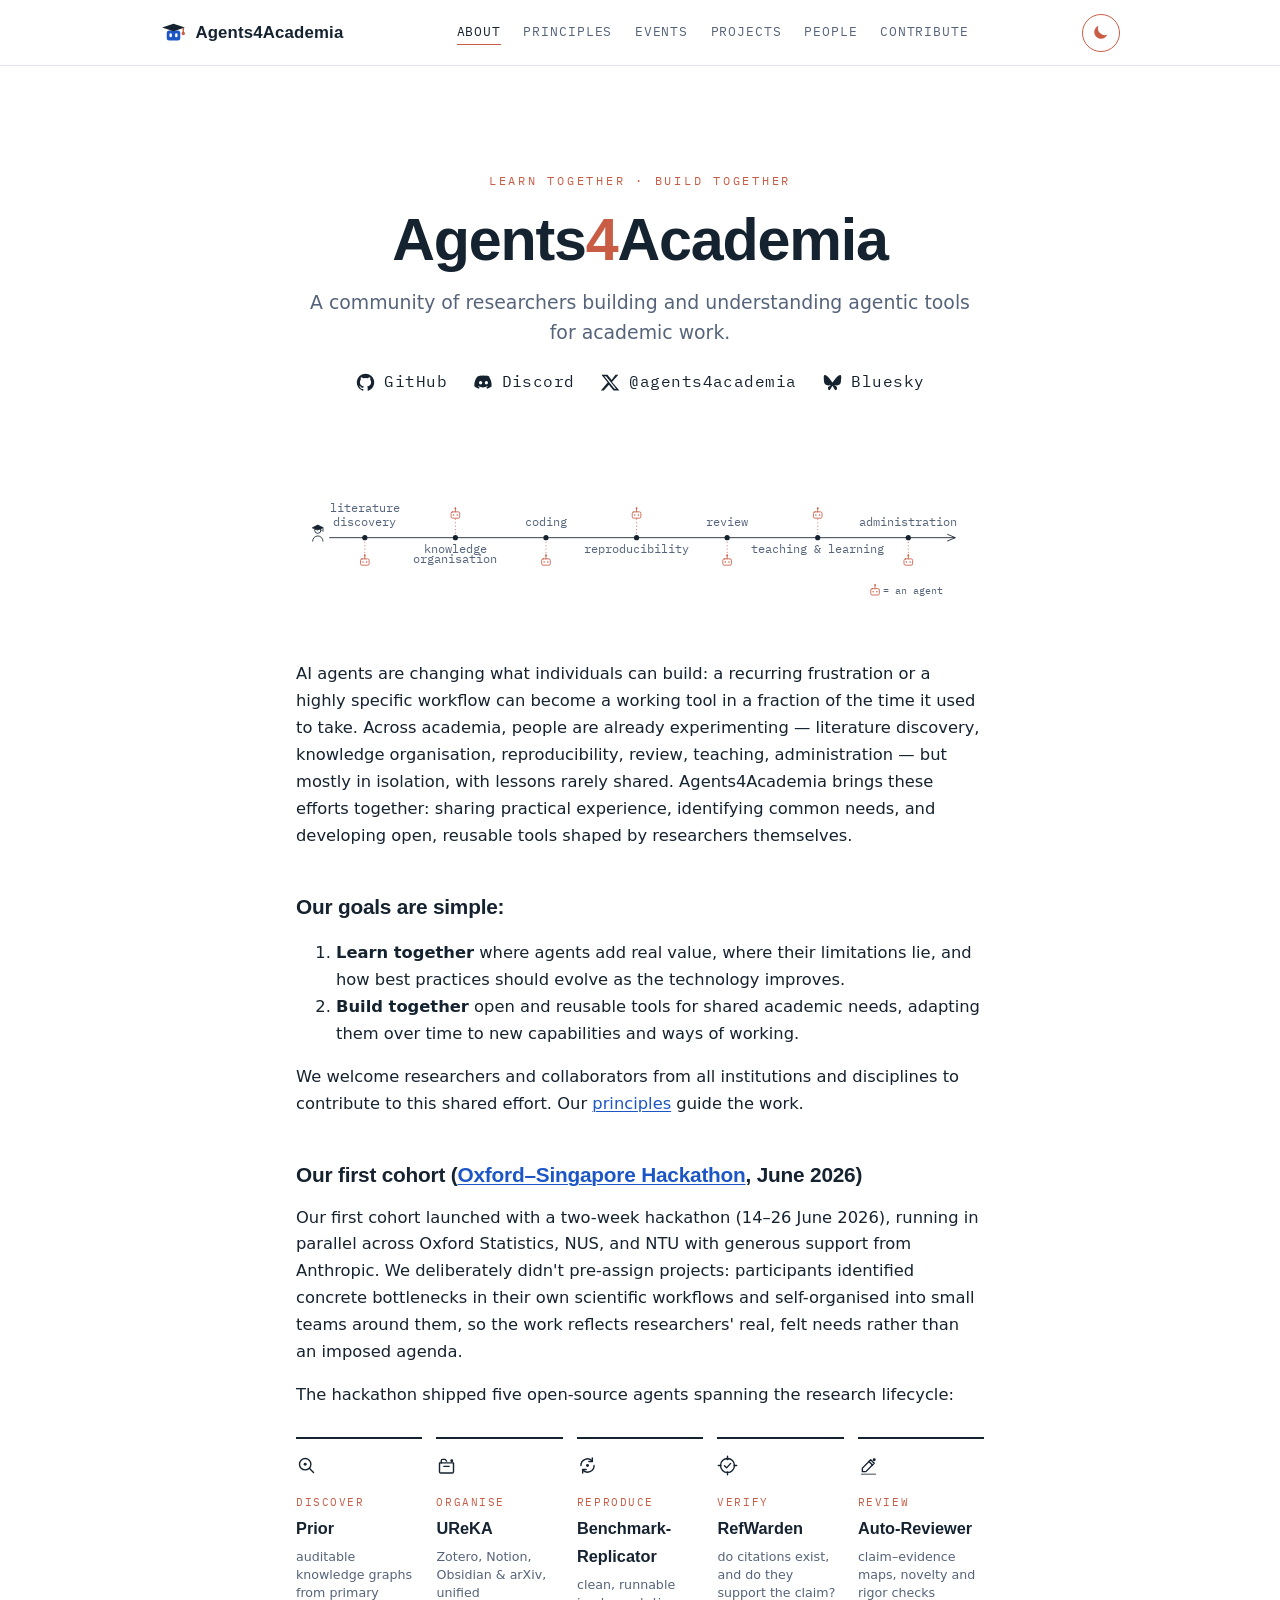
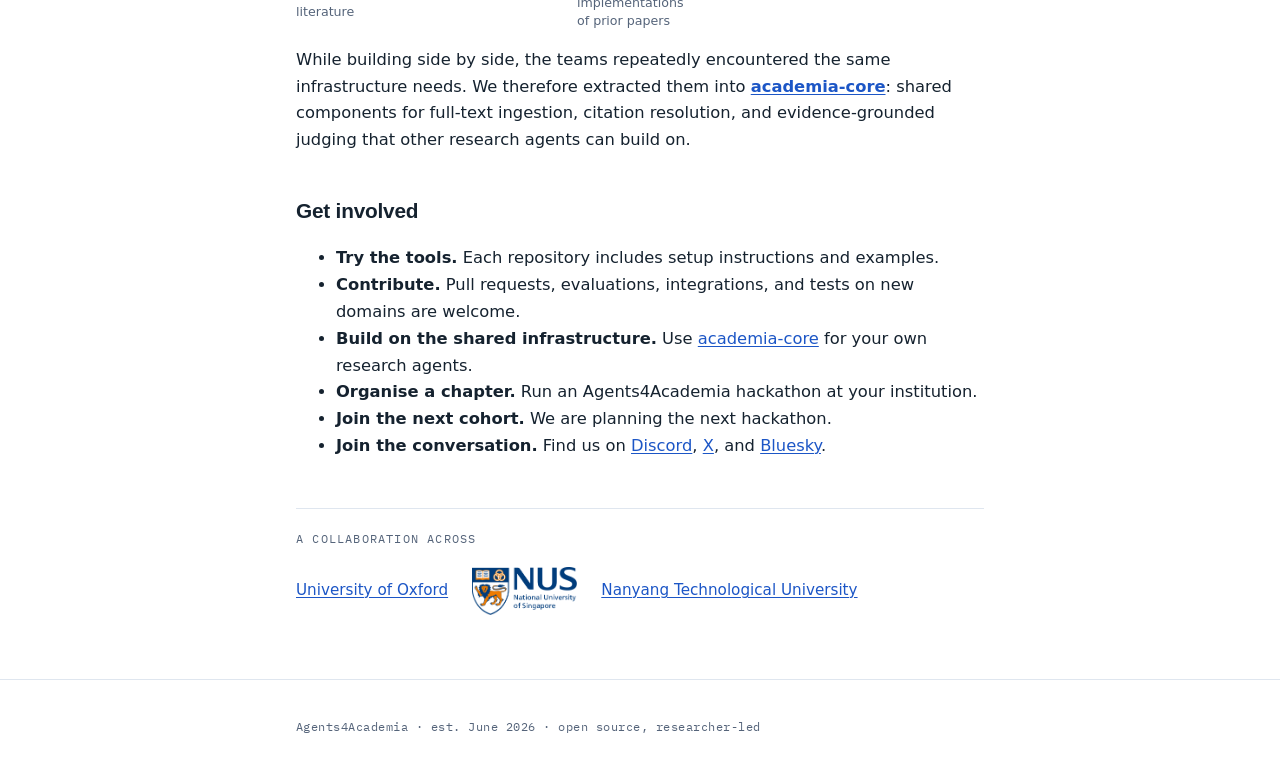
==== commit 14be2fd5: "Fix dark/light image swap: .cover img specificity beat .dark-only Co-Authored-By: Claude Fable 5 <no" ====
--- a/index.html
+++ b/index.html
@@ -17,7 +17,7 @@
       document.documentElement.dataset.theme = t;
     })();
   </script>
-  <link rel="stylesheet" href="assets/css/style.css?v=6" />
+  <link rel="stylesheet" href="assets/css/style.css?v=7" />
 </head>
 <body>
 
--- a/assets/css/style.css
+++ b/assets/css/style.css
@@ -1,22 +1,46 @@
+/* Agents4Academia — "graph paper" system.
+   Cool white sheet with a faint plotted grid; Archivo display, IBM Plex Sans
+   body, IBM Plex Mono for labels. One working blue (plot), the org banner's
+   terracotta as the accent. Event snapshots under events/<slug>/ carry their
+   own frozen copy of the old stylesheet and are untouched by this file. */
+
 :root {
-  --navy: #002147;
-  --ink: #1b1b1b;
-  --muted: #5a5a5a;
-  --cream: #faf7f0;
-  --rule: #d9d2bd;
-  --max: 56rem;
+  --paper: #ffffff;
+  --grid: #e7edf6;
+  --ink: #15222f;
+  --muted: #55647a;
+  --plot: #1c56c6;
+  --accent: #c85c45;
+  --rule: #dfe6ef;
+  --card: #ffffff;
+  --max: 47rem;
   --gutter: clamp(1.25rem, 4vw, 2rem);
+  --display: "Archivo", "Helvetica Neue", sans-serif;
+  --body: "IBM Plex Sans", system-ui, sans-serif;
+  --mono: "IBM Plex Mono", ui-monospace, monospace;
+  color-scheme: light;
+}
+
+:root[data-theme="dark"] {
+  --paper: #0f151d;
+  --ink: #e7edf6;
+  --muted: #97a5ba;
+  --plot: #7aa5f8;
+  --accent: #e08a70;
+  --rule: #273140;
+  --card: #161e29;
+  color-scheme: dark;
 }
 
 * { box-sizing: border-box; }
 
 body {
   margin: 0;
-  font-family: "Crimson Pro", "EB Garamond", Georgia, serif;
-  font-size: 1.15rem;
-  line-height: 1.6;
-  color: var(--ink);
-  background: var(--cream);
+  font-family: var(--body);
+  font-size: 1.02rem;
+  line-height: 1.65;
+  color: var(--ink);
+  background-color: var(--paper);
   -webkit-font-smoothing: antialiased;
   text-rendering: optimizeLegibility;
 }
@@ -28,102 +52,240 @@
   padding-right: var(--gutter);
 }
 
-/* Header */
+a { color: var(--plot); text-decoration-thickness: 1px; text-underline-offset: 2px; }
+a:hover { color: var(--accent); }
+:focus-visible { outline: 2px solid var(--plot); outline-offset: 2px; border-radius: 2px; }
+
+/* ── Inline icons: follow the text color; plotted dot takes the accent ── */
+.ico {
+  width: 15px;
+  height: 15px;
+  vertical-align: -2px;
+  margin-right: 0.32em;
+  flex: none;
+}
+.ico .dot { fill: var(--accent); }
+
+/* ── Header ── */
+.site-header {
+  background: color-mix(in srgb, var(--paper) 90%, transparent);
+  border-bottom: 1px solid var(--rule);
+  backdrop-filter: blur(4px);
+  position: sticky;
+  top: 0;
+  z-index: 10;
+}
+
 .site-header .wrap {
   display: flex;
-  align-items: baseline;
+  align-items: center;
   justify-content: space-between;
-  gap: 2rem;
-  padding-top: 1.5rem;
-  padding-bottom: 1.5rem;
+  gap: 1.5rem;
+  padding-top: 0.85rem;
+  padding-bottom: 0.85rem;
   flex-wrap: wrap;
+  max-width: 64rem;
 }
 
 .brand {
-  font-weight: 600;
-  font-size: 1.25rem;
-  color: var(--navy);
+  font-family: var(--display);
+  font-weight: 700;
+  font-size: 1.05rem;
+  letter-spacing: 0.01em;
+  color: var(--ink);
   text-decoration: none;
-}
+  display: inline-flex;
+  align-items: center;
+  gap: 0.5em;
+}
+.brand:hover { color: var(--plot); }
+.brand .node { width: 27px; height: 27px; flex: none; }
 
 .site-nav {
   display: flex;
-  gap: 1.75rem;
-  font-size: 1.15rem;
+  gap: 1.4rem;
+  font-family: var(--mono);
+  font-size: 0.8rem;
+  letter-spacing: 0.07em;
+  text-transform: uppercase;
 }
 
 .site-nav a {
-  color: var(--ink);
+  color: var(--muted);
   text-decoration: none;
   padding-bottom: 2px;
+  border-bottom: 1.5px solid transparent;
+}
+
+.site-nav a:hover { color: var(--plot); }
+
+.site-nav a[aria-current="page"] {
+  color: var(--ink);
+  border-bottom-color: var(--accent);
+}
+
+/* ── Page body ── */
+main { padding: clamp(2rem, 5vw, 3.5rem) 0 4rem; }
+
+h1 {
+  font-family: var(--display);
+  font-weight: 700;
+  font-size: clamp(2.3rem, 5vw, 3.7rem);
+  letter-spacing: -0.02em;
+  line-height: 1.08;
+  color: var(--ink);
+  margin: 0 0 1rem;
+}
+
+h2 {
+  font-family: var(--display);
+  font-weight: 650;
+  font-size: 1.3rem;
+  letter-spacing: -0.01em;
+  color: var(--ink);
+  margin: 2.5rem 0 0.75rem;
+}
+
+p { margin: 0 0 1rem; }
+
+.eyebrow {
+  font-family: var(--mono);
+  font-size: 0.75rem;
+  letter-spacing: 0.12em;
+  text-transform: uppercase;
+  color: var(--plot);
+  margin: 0 0 0.5rem;
+}
+
+.tagline {
+  font-size: 1.18rem;
+  line-height: 1.55;
+  color: var(--muted);
+  margin-bottom: 2rem;
+}
+
+/* ── Hero: a paper-style centered title block ── */
+.hero { padding: 3rem 0 1rem; text-align: center; }
+.hero .motto {
+  font-family: var(--mono);
+  font-size: 0.78rem;
+  letter-spacing: 0.22em;
+  text-transform: uppercase;
+  color: var(--accent);
+  margin: 0 0 1.1rem;
+}
+.hero h1 .four { color: var(--accent); }
+.hero .tagline { margin-left: auto; margin-right: auto; margin-bottom: 1.4rem; }
+.hero .channels { justify-content: center; margin-top: 0; }
+.netline { display: block; width: 300px; max-width: 70%; height: auto; margin: 2.2rem auto 0.5rem; }
+
+/* Paper-style figure with caption */
+.figure { margin: 2.5rem 0 2.75rem; text-align: center; }
+.figure img, .figure svg.fig-inline { display: block; width: 100%; height: auto; }
+.figure figcaption {
+  font-family: var(--mono);
+  font-size: 0.74rem;
+  letter-spacing: 0.05em;
+  color: var(--muted);
+  margin-top: 0.8rem;
+}
+
+/* legacy cover kept for any page still using it */
+.cover { margin: 0 0 2.5rem; }
+.cover img { display: block; width: 100%; height: auto; }
+
+/* ── CTA buttons (contribute page: GitHub + socials, unmissable) ── */
+.cta-row { display: flex; flex-wrap: wrap; gap: 0.8rem; margin: 1.75rem 0 2.25rem; }
+.btn {
+  display: inline-flex;
+  align-items: center;
+  gap: 0.55em;
+  font-family: var(--display);
+  font-weight: 650;
+  font-size: 1rem;
+  color: var(--ink);
+  text-decoration: none;
+  border: 1.5px solid var(--ink);
+  border-radius: 8px;
+  padding: 0.68rem 1.25rem;
+}
+.btn .ico { width: 19px; height: 19px; margin: 0; }
+.btn:hover { border-color: var(--plot); color: var(--plot); }
+.btn.primary { background: var(--ink); border-color: var(--ink); color: var(--paper); }
+.btn.primary:hover { background: var(--plot); border-color: var(--plot); color: var(--paper); }
+
+/* ── Channel links: icon + label pills ── */
+.channels {
+  display: flex;
+  flex-wrap: wrap;
+  gap: 0.6rem;
+  margin: 1.75rem 0 0.5rem;
+  padding: 0;
+  list-style: none;
+}
+.channels { gap: 1.6rem; }
+.channels a {
+  display: inline-flex;
+  align-items: center;
+  font-family: var(--mono);
+  font-size: 0.98rem;
+  letter-spacing: 0.03em;
+  color: var(--ink);
+  text-decoration: none;
   border-bottom: 1px solid transparent;
-}
-
-.site-nav a:hover {
-  color: var(--navy);
-  border-bottom-color: var(--navy);
-}
-
-.site-nav a[aria-current="page"] {
-  color: var(--navy);
-  border-bottom-color: var(--navy);
-}
-
-/* Page body */
-main {
-  padding: clamp(2.5rem, 6vw, 4rem) 0 4rem;
-}
-
-h1 {
-  font-family: "Crimson Pro", Georgia, serif;
-  font-weight: 600;
-  font-size: clamp(2rem, 4vw, 2.75rem);
-  color: var(--navy);
-  margin: 0 0 1rem;
-  line-height: 1.15;
-  letter-spacing: -0.005em;
-}
-
-h2 {
-  font-family: "Crimson Pro", Georgia, serif;
-  font-weight: 600;
-  font-size: 1.4rem;
-  color: var(--navy);
-  margin: 2.5rem 0 0.75rem;
-}
-
-p {
-  margin: 0 0 1rem;
-  max-width: 38em;
-}
-
-a {
-  color: var(--navy);
-}
-
-.cover {
-  margin: 0 0 2.5rem;
-}
-
-.cover img {
+  padding-bottom: 2px;
+}
+.channels a:hover { color: var(--plot); border-bottom-color: var(--plot); }
+.channels .ico { width: 21px; height: 21px; margin-right: 0.5em; }
+
+/* ── The lifecycle: five wide cards on the line ── */
+.lifecycle {
+  list-style: none;
+  margin: 1.75rem 0 0.5rem;
+  padding: 0;
+  display: grid;
+  grid-template-columns: repeat(5, 1fr);
+  gap: 0.9rem;
+}
+.lifecycle li {
+  border-top: 2px solid var(--ink);
+  padding: 1rem 0.25rem 0.5rem 0;
+}
+.lifecycle .station {
   display: block;
-  width: 100%;
-  height: auto;
-}
-
-.tagline {
-  font-size: 1.15rem;
-  color: var(--muted);
-  margin-bottom: 2rem;
-  max-width: 38em;
-}
-
-/* Definition-list-style facts */
-.facts {
-  margin: 2rem 0;
-  border-top: 1px solid var(--rule);
-}
-
+  color: var(--ink);
+  margin-bottom: 0.7rem;
+}
+.lifecycle .station .ico { width: 21px; height: 21px; margin: 0; }
+.lifecycle .stage {
+  display: block;
+  font-family: var(--mono);
+  font-size: 0.68rem;
+  letter-spacing: 0.14em;
+  text-transform: uppercase;
+  color: var(--accent);
+  margin-bottom: 0.2rem;
+}
+.lifecycle .name {
+  font-family: var(--display);
+  font-weight: 650;
+  font-size: 1.02rem;
+  color: var(--ink);
+  text-decoration: none;
+}
+.lifecycle .name:hover { color: var(--plot); }
+.lifecycle .desc {
+  display: block;
+  font-size: 0.79rem;
+  color: var(--muted);
+  line-height: 1.45;
+  margin-top: 0.3rem;
+}
+@media (max-width: 1000px) { .lifecycle { grid-template-columns: repeat(2, 1fr); } }
+@media (max-width: 560px) { .lifecycle { grid-template-columns: 1fr; } }
+
+/* ── Definition-list facts (still used on subpages) ── */
+.facts { margin: 2rem 0; border-top: 1px solid var(--rule); }
 .facts > div {
   display: grid;
   grid-template-columns: 9rem 1fr;
@@ -131,187 +293,269 @@
   padding: 0.9rem 0;
   border-bottom: 1px solid var(--rule);
 }
-
 .facts dt {
   color: var(--muted);
-  font-size: 1rem;
-}
-
-.facts dd {
-  margin: 0;
-  color: var(--ink);
-}
+  font-family: var(--mono);
+  font-size: 0.78rem;
+  letter-spacing: 0.08em;
+  text-transform: uppercase;
+  padding-top: 0.2rem;
+}
+.facts dd { margin: 0; color: var(--ink); }
 
 @media (max-width: 560px) {
   .facts > div { grid-template-columns: 1fr; gap: 0.15rem; padding: 0.75rem 0; }
 }
 
-/* Lists */
-ul.plain {
+/* ── Principles page ── */
+.principles { list-style: none; margin: 2rem 0; padding: 0; }
+.principles li {
+  display: grid;
+  grid-template-columns: 44px 1fr;
+  gap: 1rem;
+  padding: 1.35rem 0;
+  border-top: 1px solid var(--rule);
+  max-width: 46em;
+}
+.principles li:last-child { border-bottom: 1px solid var(--rule); }
+.principles .p-ico {
+  width: 40px;
+  height: 40px;
+  border: 1.6px solid var(--plot);
+  border-radius: 50%;
+  background: var(--card);
+  display: flex;
+  align-items: center;
+  justify-content: center;
+}
+.principles .p-ico .ico { width: 20px; height: 20px; margin: 0; }
+.principles h2 { margin: 0.15rem 0 0.35rem; font-size: 1.12rem; }
+.principles p { margin: 0; color: var(--ink); }
+
+/* ── Lists ── */
+ul.plain { list-style: none; padding: 0; margin: 1rem 0; }
+ul.plain li { padding: 0.5rem 0; border-bottom: 1px solid var(--rule); }
+ul.plain li:first-child { border-top: 1px solid var(--rule); }
+
+.tba { color: var(--muted); font-style: italic; }
+
+/* ── Acknowledgements ── */
+.ack {
+  margin-top: 3rem;
+  padding-top: 1.25rem;
+  border-top: 1px solid var(--rule);
+  color: var(--muted);
+  font-size: 0.95rem;
+}
+.ack-label {
+  font-family: var(--mono);
+  font-size: 0.75rem;
+  letter-spacing: 0.1em;
+  text-transform: uppercase;
+  margin: 0 0 0.75rem;
+}
+.logo-row { display: flex; align-items: center; gap: 2.5rem; flex-wrap: wrap; }
+.logo-row img { height: 14px; width: auto; display: block; opacity: 0.75; }
+.logo-row a:hover img { opacity: 1; }
+.ack .institutions {
+  display: flex;
+  flex-wrap: wrap;
+  align-items: center;
+  gap: 1rem 1.5rem;
+  margin: 1.1rem 0 0;
+  padding: 0;
   list-style: none;
-  padding: 0;
-  margin: 1rem 0;
-}
-
-ul.plain li {
-  padding: 0.5rem 0;
-  border-bottom: 1px solid var(--rule);
-}
-
-ul.plain li:first-child {
-  border-top: 1px solid var(--rule);
-}
-
-.tba {
-  color: var(--muted);
-  font-style: italic;
-}
-
-.ack {
-  margin-top: 2.5rem;
-  padding-top: 1rem;
-  border-top: 1px solid var(--rule);
-  color: var(--muted);
-  font-size: 1.05rem;
-}
-
-.ack-label {
-  font-size: 0.95rem;
-  margin: 0 0 0.75rem;
-}
-
-.logo-row {
-  display: flex;
-  align-items: center;
-  gap: 2.5rem;
-  flex-wrap: wrap;
-}
-
-.logo-row img {
-  height: 14px;
+}
+.ack .institutions li { display: inline-flex; align-items: center; }
+.ack .institutions img {
+  height: 48px;
   width: auto;
   display: block;
-  opacity: 0.75;
-}
-
-.logo-row a:hover img {
-  opacity: 1;
-}
-
-/* Timezone toggle */
+}
+.ack .institutions img.wordmark { height: 17px; margin-right: 0.6rem; }
+
+/* ── Timezone toggle (events) ── */
 .tz-toggle {
   display: inline-flex;
   margin-bottom: 1.25rem;
-  border: 1px solid var(--navy);
+  border: 1px solid var(--plot);
   border-radius: 4px;
   overflow: hidden;
-}
-
+  font-family: var(--mono);
+}
 .tz-toggle button {
   font-family: inherit;
-  font-size: 1rem;
+  font-size: 0.85rem;
   padding: 0.4rem 1rem;
   border: none;
   background: transparent;
   color: var(--muted);
   cursor: pointer;
 }
-
-.tz-toggle button + button {
-  border-left: 1px solid var(--navy);
-}
-
-.tz-toggle button:hover {
-  color: var(--navy);
-}
-
-.tz-toggle button[aria-pressed="true"] {
-  background: var(--navy);
-  color: #fff;
-  font-weight: 600;
-}
-
-.tz-toggle button[aria-pressed="true"]::before {
-  content: "\2713\00a0";
-}
-
-/* Schedule */
+.tz-toggle button + button { border-left: 1px solid var(--plot); }
+.tz-toggle button:hover { color: var(--plot); }
+.tz-toggle button[aria-pressed="true"] { background: var(--plot); color: #fff; font-weight: 500; }
+.tz-toggle button[aria-pressed="true"]::before { content: "\2713\00a0"; }
+
+/* ── Schedule (events) ── */
 table.schedule {
   width: 100%;
   border-collapse: collapse;
   margin: 1rem 0 2.5rem;
-  font-size: 1.05rem;
-}
-
-table.schedule th,
-table.schedule td {
+  font-size: 0.95rem;
+  background: var(--card);
+}
+table.schedule th, table.schedule td {
   padding: 0.6rem 0.75rem;
   border: 1px solid var(--rule);
   vertical-align: top;
   text-align: left;
 }
-
 table.schedule th {
-  font-weight: 600;
-  color: var(--navy);
-  font-size: 1rem;
-}
-
-table.schedule td.time,
-table.schedule th.time {
+  font-family: var(--display);
+  font-weight: 650;
+  color: var(--ink);
+  font-size: 0.9rem;
+}
+table.schedule td.time, table.schedule th.time {
   width: 5.5rem;
-  font-variant-numeric: tabular-nums;
+  font-family: var(--mono);
+  font-size: 0.85rem;
   white-space: nowrap;
 }
-
-table.schedule td.time {
-  color: var(--muted);
-}
-
+table.schedule td.time { color: var(--muted); }
 table.schedule .day-row td {
   font-weight: 600;
-  color: var(--navy);
-  background: rgba(0, 33, 71, 0.04);
-}
-
-table.schedule .day-row td > span {
-  display: inline-block;
-}
-
-table.schedule .day-row .loc {
-  float: right;
-  font-weight: 400;
-  font-size: 1rem;
-  color: var(--muted);
-}
-
-/* Resources */
-ul.resources li {
-  padding: 0.9rem 0;
-}
-
-ul.resources li > a {
-  font-weight: 500;
-  font-size: 1.15rem;
-}
-
+  color: var(--ink);
+  background: rgba(28, 86, 198, 0.05);
+}
+table.schedule .day-row td > span { display: inline-block; }
+table.schedule .day-row .loc { float: right; font-weight: 400; font-size: 0.9rem; color: var(--muted); }
+
+/* ── Resources / projects lists ── */
+ul.resources li { padding: 0.9rem 0; }
+ul.resources li > a { font-family: var(--display); font-weight: 650; font-size: 1.1rem; }
 ul.resources .src {
   color: var(--muted);
-  font-size: 1rem;
+  font-family: var(--mono);
+  font-size: 0.78rem;
+  letter-spacing: 0.04em;
   margin-left: 0.5rem;
 }
-
-ul.resources .blurb {
-  margin: 0.25rem 0 0;
+ul.resources .blurb { margin: 0.25rem 0 0; font-size: 0.95rem; color: var(--ink); }
+ul.resources .contribs { display: flex; gap: 0.4rem; margin: 0.6rem 0 0.1rem; flex-wrap: wrap; }
+ul.resources .contribs img {
+  display: block;
+  width: 28px;
+  height: 28px;
+  border-radius: 50%;
+  border: 1px solid var(--rule);
+  background: var(--card);
+}
+ul.resources .contribs a:hover img { border-color: var(--plot); }
+
+ul.projects li > a { font-size: 1.25rem; }
+
+/* ── People grid ── */
+ul.people-grid {
+  list-style: none;
+  padding: 0;
+  margin: 1rem 0 2.5rem;
+  display: grid;
+  grid-template-columns: repeat(auto-fill, minmax(19rem, 1fr));
+  gap: 1rem;
+}
+ul.people-grid li {
+  display: flex;
+  gap: 0.9rem;
+  align-items: flex-start;
+  padding: 0.9rem;
+  border: 1px solid var(--rule);
+  border-radius: 4px;
+  background: var(--card);
+}
+ul.people-grid .mug {
+  flex: none;
+  width: 56px;
+  height: 56px;
+  border-radius: 50%;
+  object-fit: cover;
+  border: 1px solid var(--rule);
+}
+ul.people-grid .ph {
+  display: flex;
+  align-items: center;
+  justify-content: center;
+  background: rgba(28, 86, 198, 0.08);
+  color: var(--plot);
+  font-family: var(--display);
+  font-weight: 650;
+  font-size: 1.1rem;
+}
+ul.people-grid .bio { display: flex; flex-direction: column; gap: 0.1rem; min-width: 0; }
+ul.people-grid .name {
+  font-family: var(--display);
+  font-weight: 650;
   font-size: 1.05rem;
   color: var(--ink);
-}
-
-/* Footer */
+  text-decoration: none;
+}
+ul.people-grid .name:hover { color: var(--plot); text-decoration: underline; }
+ul.people-grid .role {
+  color: var(--muted);
+  font-family: var(--mono);
+  font-size: 0.75rem;
+  letter-spacing: 0.06em;
+  text-transform: uppercase;
+}
+ul.people-grid .area { font-size: 0.92rem; line-height: 1.45; }
+ul.people-grid .proj { font-size: 0.85rem; color: var(--muted); }
+ul.people-grid .proj a { color: var(--plot); }
+
+/* ── Theme toggle ── */
+.theme-toggle {
+  width: 38px;
+  height: 38px;
+  border: 1.5px solid var(--accent);
+  border-radius: 50%;
+  background: transparent;
+  color: var(--accent);
+  display: inline-flex;
+  align-items: center;
+  justify-content: center;
+  cursor: pointer;
+  padding: 0;
+  flex: none;
+}
+.theme-toggle:hover { background: var(--accent); color: var(--paper); }
+.theme-toggle svg { width: 19px; height: 19px; }
+.theme-toggle .tt-sun { display: none; }
+:root[data-theme="dark"] .theme-toggle .tt-sun { display: block; }
+:root[data-theme="dark"] .theme-toggle .tt-moon { display: none; }
+
+/* Dark ground: logos keep a white plate; figures swap to dark variants */
+:root[data-theme="dark"] .ack .institutions img,
+:root[data-theme="dark"] .logo-row img {
+  background: #fff;
+  padding: 5px 9px;
+  border-radius: 6px;
+  box-sizing: content-box;
+}
+img.dark-only, .dark-only { display: none; }
+:root[data-theme="dark"] img.dark-only, :root[data-theme="dark"] .dark-only { display: block; }
+:root[data-theme="dark"] img.light-only, :root[data-theme="dark"] .light-only { display: none; }
+
+/* ── Footer ── */
 .site-footer {
-  padding: 2rem 0;
-  font-size: 1rem;
-  color: var(--muted);
-}
-
+  padding: 2rem 0 2.5rem;
+  font-family: var(--mono);
+  font-size: 0.78rem;
+  letter-spacing: 0.04em;
+  color: var(--muted);
+  border-top: 1px solid var(--rule);
+}
 .site-footer p { margin: 0.25rem 0; }
+
+@media (prefers-reduced-motion: reduce) {
+  * { transition: none !important; animation: none !important; }
+}
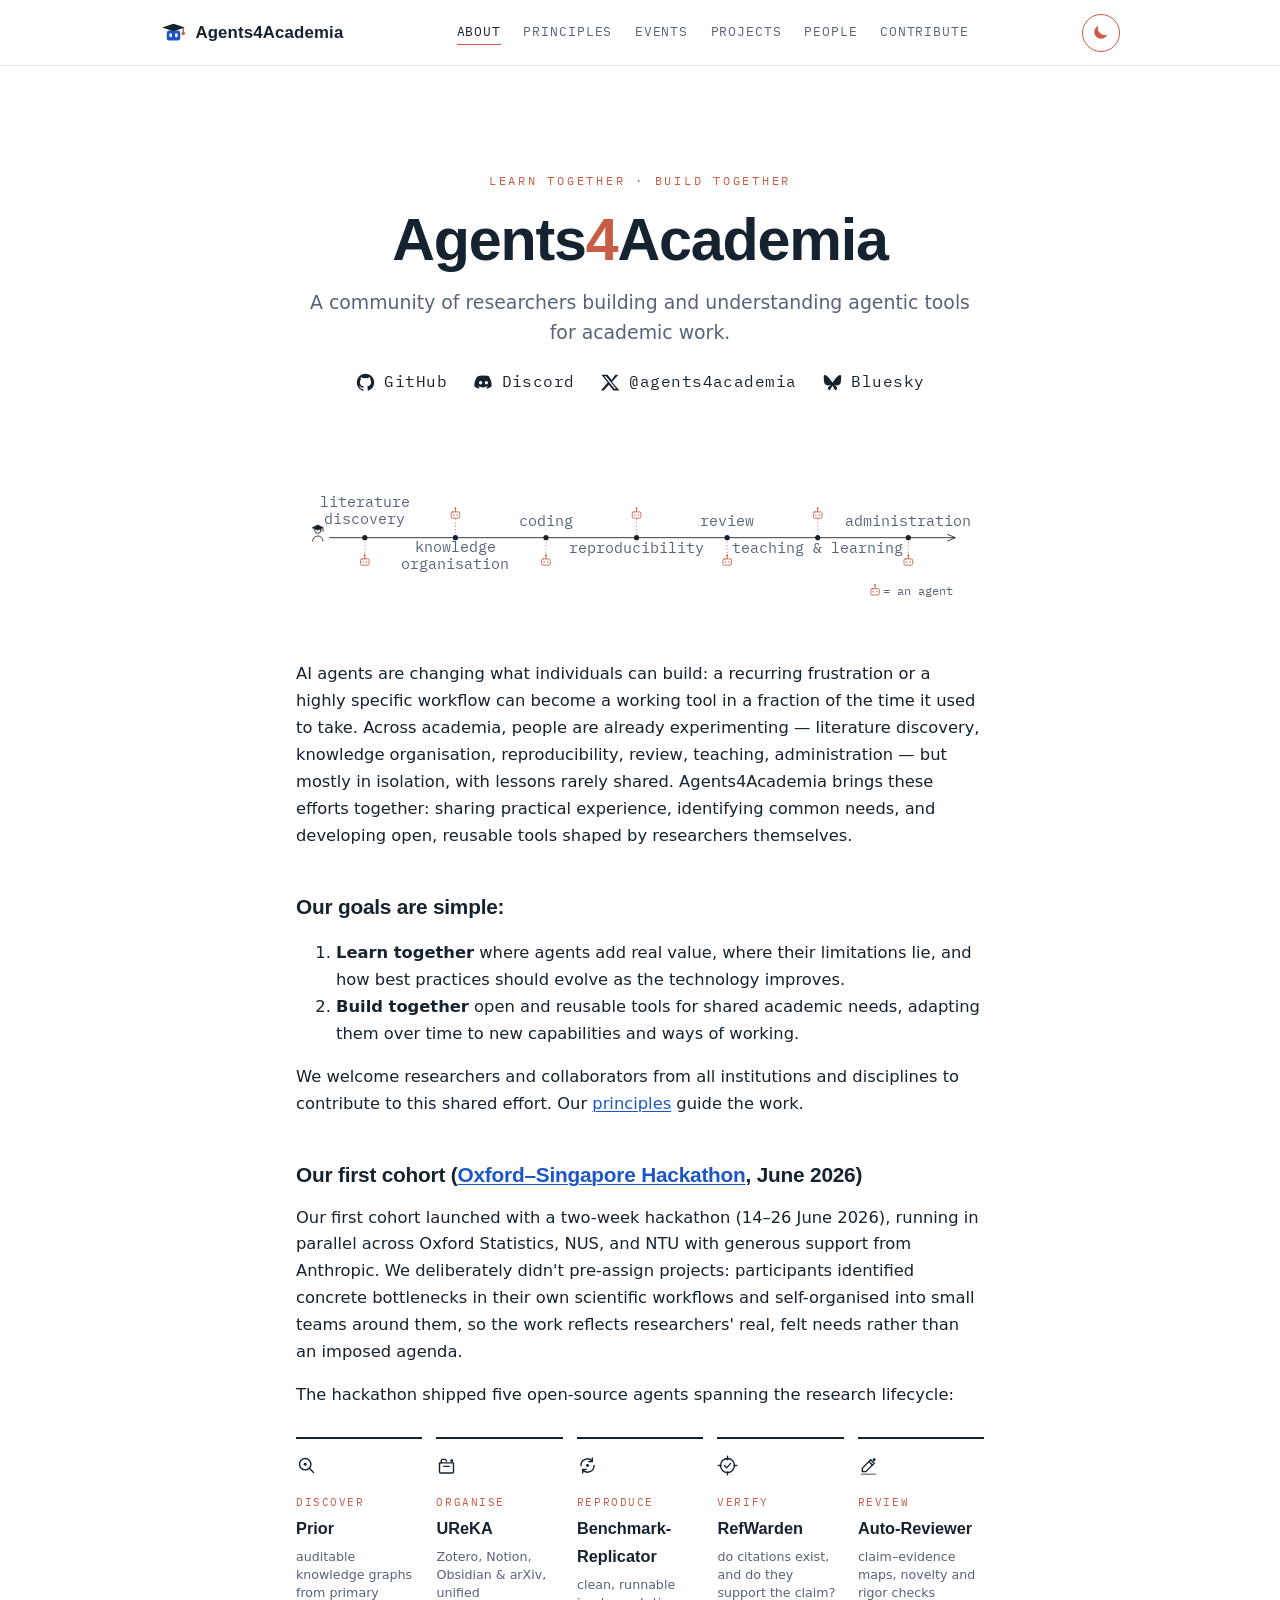
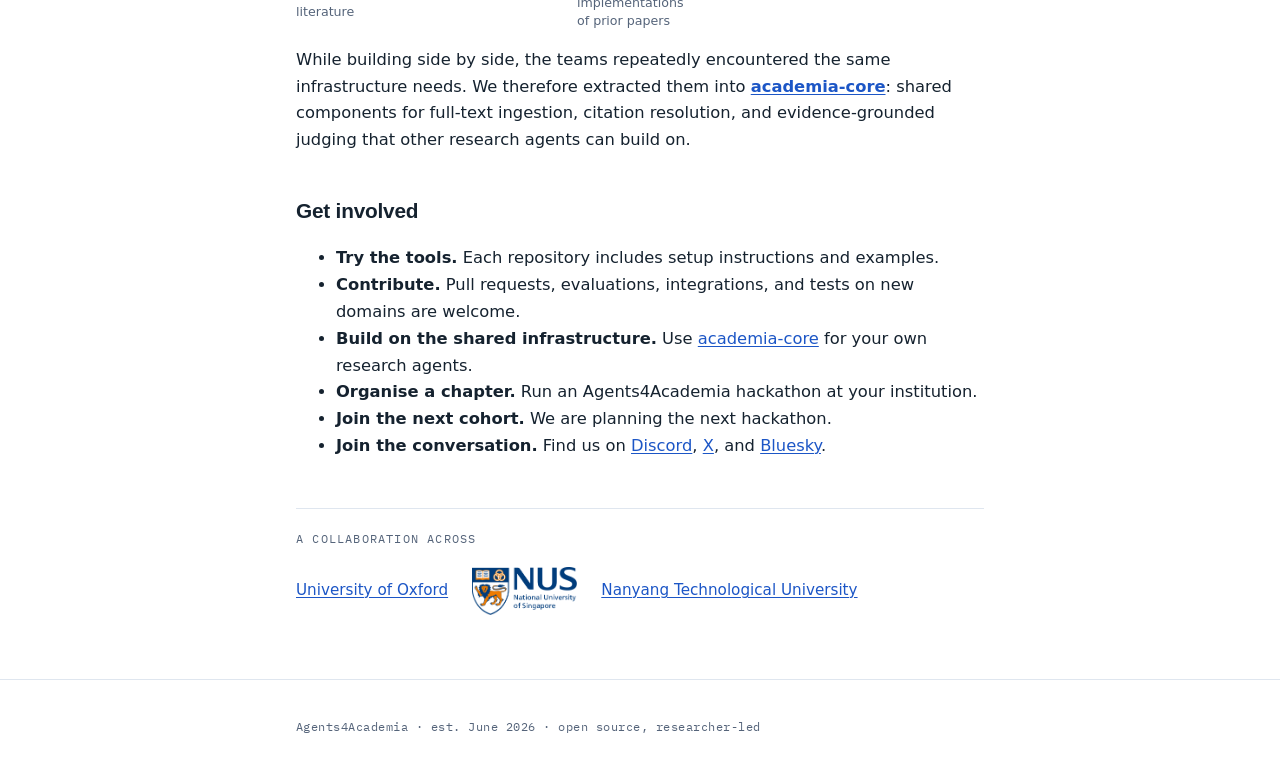
==== commit ad385996: "Google Forms icon for the interest form; larger figure labels Co-Authored-By: Claude Fable 5 <norepl" ====
--- a/index.html
+++ b/index.html
@@ -223,8 +223,8 @@
   <g>
     <!-- 1 literature discovery (label above, agent below) -->
     <circle cx="120" cy="125" r="4.5" fill="var(--ink)"/>
-    <text x="120" y="80" text-anchor="middle" font-size="21" fill="var(--muted)">literature</text>
-    <text x="120" y="104" text-anchor="middle" font-size="21" fill="var(--muted)">discovery</text>
+    <text x="120" y="72" text-anchor="middle" font-size="26" fill="var(--muted)">literature</text>
+    <text x="120" y="102" text-anchor="middle" font-size="26" fill="var(--muted)">discovery</text>
     <line x1="120" y1="132" x2="120" y2="158" stroke="var(--accent)" stroke-width="1.3" stroke-dasharray="2 4"/>
     <g transform="translate(120,166)" stroke="var(--accent)" fill="none" stroke-width="1.5" stroke-linecap="round">
       <rect x="-7.5" y="-4" width="15" height="11" rx="2.5"/>
@@ -236,8 +236,8 @@
 
     <!-- 2 knowledge organisation (label below, agent above) -->
     <circle cx="278" cy="125" r="4.5" fill="var(--ink)"/>
-    <text x="278" y="152" text-anchor="middle" font-size="21" fill="var(--muted)">knowledge</text>
-    <text x="278" y="170" text-anchor="middle" font-size="21" fill="var(--muted)">organisation</text>
+    <text x="278" y="150" text-anchor="middle" font-size="26" fill="var(--muted)">knowledge</text>
+    <text x="278" y="180" text-anchor="middle" font-size="26" fill="var(--muted)">organisation</text>
     <line x1="278" y1="118" x2="278" y2="92" stroke="var(--accent)" stroke-width="1.3" stroke-dasharray="2 4"/>
     <g transform="translate(278,84)" stroke="var(--accent)" fill="none" stroke-width="1.5" stroke-linecap="round">
       <rect x="-7.5" y="-4" width="15" height="11" rx="2.5"/>
@@ -249,7 +249,7 @@
 
     <!-- 3 coding (label above, agent below) -->
     <circle cx="436" cy="125" r="4.5" fill="var(--ink)"/>
-    <text x="436" y="104" text-anchor="middle" font-size="21" fill="var(--muted)">coding</text>
+    <text x="436" y="104" text-anchor="middle" font-size="26" fill="var(--muted)">coding</text>
     <line x1="436" y1="132" x2="436" y2="158" stroke="var(--accent)" stroke-width="1.3" stroke-dasharray="2 4"/>
     <g transform="translate(436,166)" stroke="var(--accent)" fill="none" stroke-width="1.5" stroke-linecap="round">
       <rect x="-7.5" y="-4" width="15" height="11" rx="2.5"/>
@@ -261,7 +261,7 @@
 
     <!-- 4 reproducibility (label below, agent above) -->
     <circle cx="594" cy="125" r="4.5" fill="var(--ink)"/>
-    <text x="594" y="152" text-anchor="middle" font-size="21" fill="var(--muted)">reproducibility</text>
+    <text x="594" y="152" text-anchor="middle" font-size="26" fill="var(--muted)">reproducibility</text>
     <line x1="594" y1="118" x2="594" y2="92" stroke="var(--accent)" stroke-width="1.3" stroke-dasharray="2 4"/>
     <g transform="translate(594,84)" stroke="var(--accent)" fill="none" stroke-width="1.5" stroke-linecap="round">
       <rect x="-7.5" y="-4" width="15" height="11" rx="2.5"/>
@@ -273,7 +273,7 @@
 
     <!-- 5 review (label above, agent below) -->
     <circle cx="752" cy="125" r="4.5" fill="var(--ink)"/>
-    <text x="752" y="104" text-anchor="middle" font-size="21" fill="var(--muted)">review</text>
+    <text x="752" y="104" text-anchor="middle" font-size="26" fill="var(--muted)">review</text>
     <line x1="752" y1="132" x2="752" y2="158" stroke="var(--accent)" stroke-width="1.3" stroke-dasharray="2 4"/>
     <g transform="translate(752,166)" stroke="var(--accent)" fill="none" stroke-width="1.5" stroke-linecap="round">
       <rect x="-7.5" y="-4" width="15" height="11" rx="2.5"/>
@@ -285,7 +285,7 @@
 
     <!-- 6 teaching (label below, agent above) -->
     <circle cx="910" cy="125" r="4.5" fill="var(--ink)"/>
-    <text x="910" y="152" text-anchor="middle" font-size="21" fill="var(--muted)">teaching &amp; learning</text>
+    <text x="910" y="152" text-anchor="middle" font-size="26" fill="var(--muted)">teaching &amp; learning</text>
     <line x1="910" y1="118" x2="910" y2="92" stroke="var(--accent)" stroke-width="1.3" stroke-dasharray="2 4"/>
     <g transform="translate(910,84)" stroke="var(--accent)" fill="none" stroke-width="1.5" stroke-linecap="round">
       <rect x="-7.5" y="-4" width="15" height="11" rx="2.5"/>
@@ -297,7 +297,7 @@
 
     <!-- 7 administration (label above, agent below) -->
     <circle cx="1068" cy="125" r="4.5" fill="var(--ink)"/>
-    <text x="1068" y="104" text-anchor="middle" font-size="21" fill="var(--muted)">administration</text>
+    <text x="1068" y="104" text-anchor="middle" font-size="26" fill="var(--muted)">administration</text>
     <line x1="1068" y1="132" x2="1068" y2="158" stroke="var(--accent)" stroke-width="1.3" stroke-dasharray="2 4"/>
     <g transform="translate(1068,166)" stroke="var(--accent)" fill="none" stroke-width="1.5" stroke-linecap="round">
       <rect x="-7.5" y="-4" width="15" height="11" rx="2.5"/>
@@ -317,7 +317,7 @@
       <circle cx="-3.2" cy="1.5" r="1.3" fill="var(--accent)" stroke="none"/>
       <circle cx="3.2" cy="1.5" r="1.3" fill="var(--accent)" stroke="none"/>
     </g>
-    <text x="14" y="0" font-size="18" fill="var(--muted)">= an agent</text>
+    <text x="14" y="1" font-size="21" fill="var(--muted)">= an agent</text>
   </g>
 </svg>
     </figure>
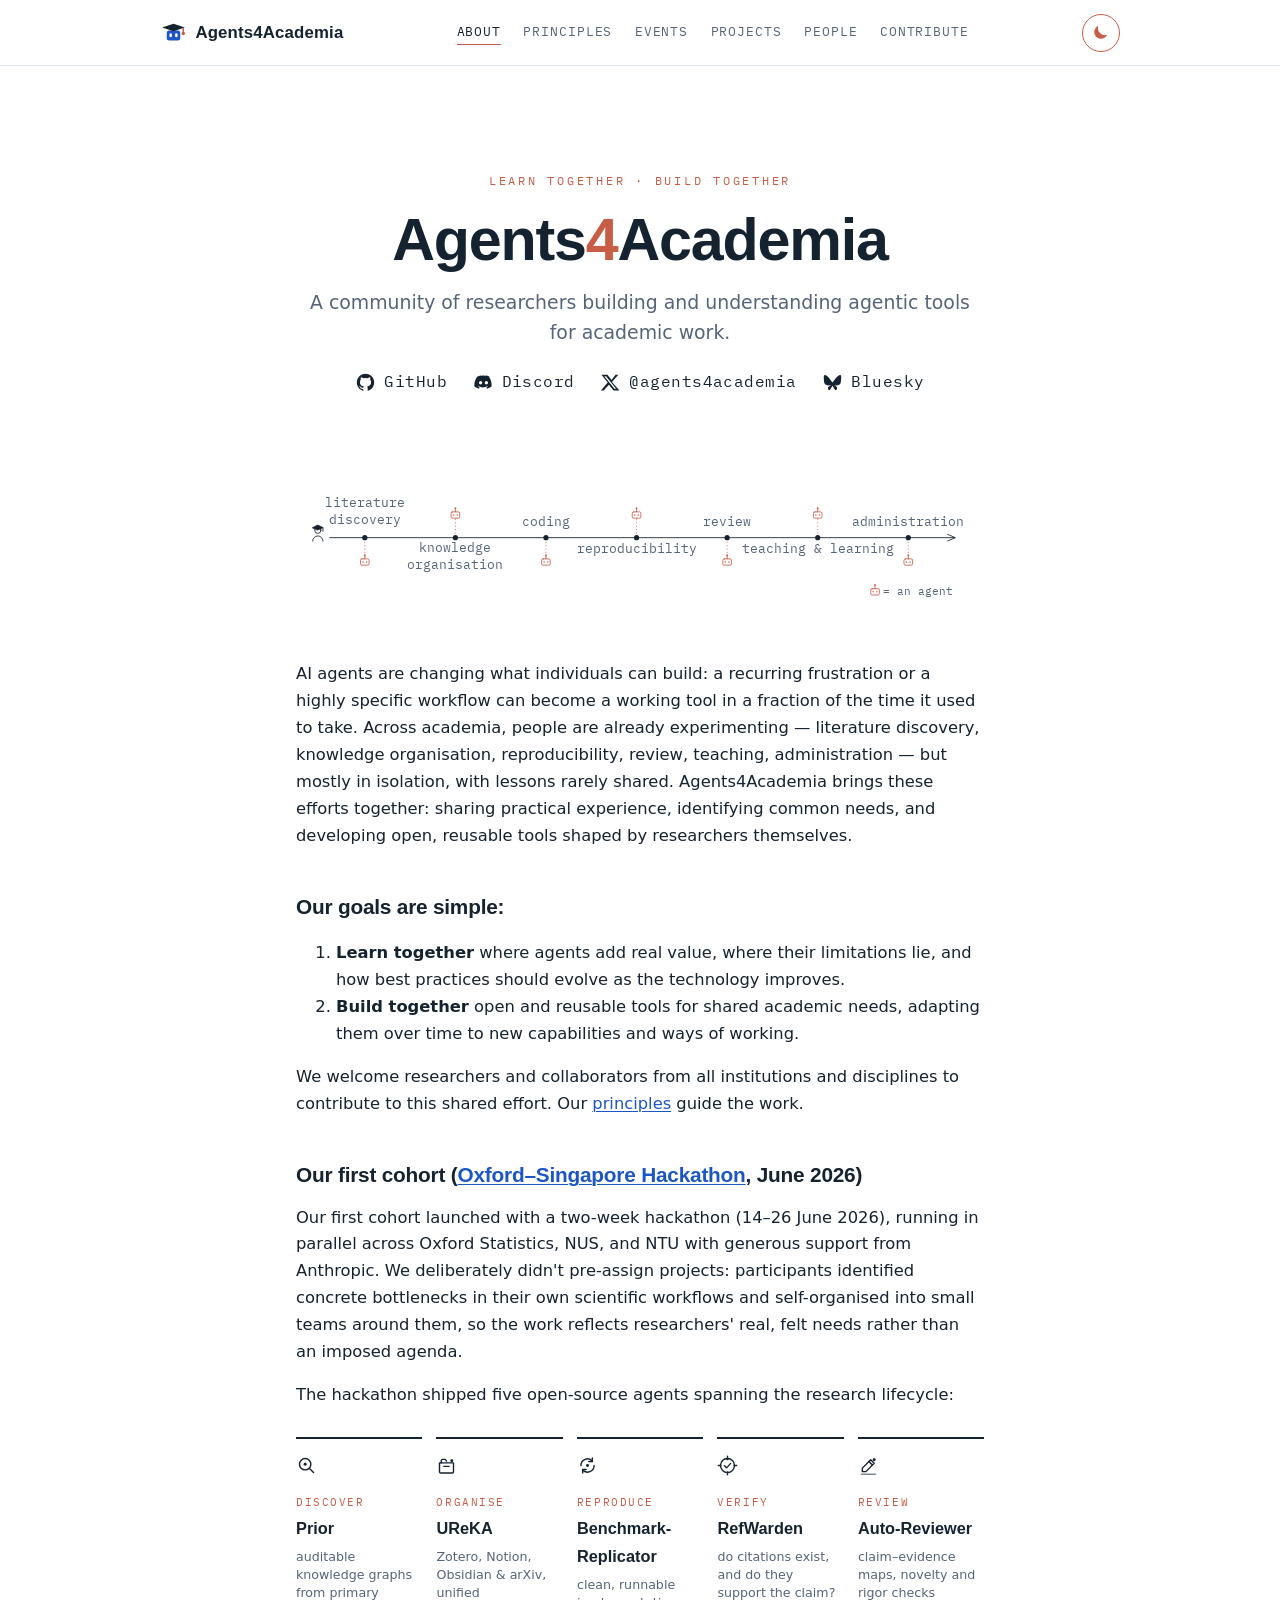
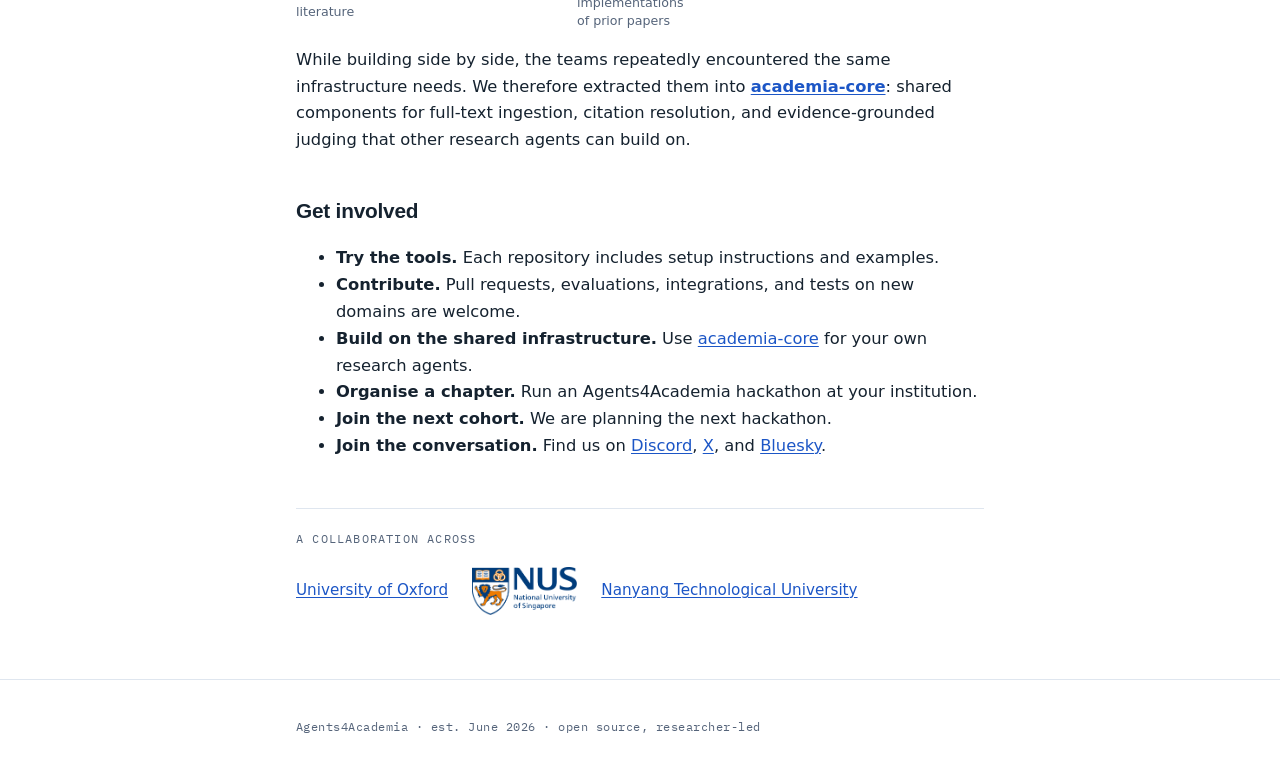
==== commit f8199304: "Main figure: slightly smaller labels (26 -> 23) Co-Authored-By: Claude Fable 5 <noreply@anthropic.co" ====
--- a/index.html
+++ b/index.html
@@ -223,8 +223,8 @@
   <g>
     <!-- 1 literature discovery (label above, agent below) -->
     <circle cx="120" cy="125" r="4.5" fill="var(--ink)"/>
-    <text x="120" y="72" text-anchor="middle" font-size="26" fill="var(--muted)">literature</text>
-    <text x="120" y="102" text-anchor="middle" font-size="26" fill="var(--muted)">discovery</text>
+    <text x="120" y="72" text-anchor="middle" font-size="23" fill="var(--muted)">literature</text>
+    <text x="120" y="102" text-anchor="middle" font-size="23" fill="var(--muted)">discovery</text>
     <line x1="120" y1="132" x2="120" y2="158" stroke="var(--accent)" stroke-width="1.3" stroke-dasharray="2 4"/>
     <g transform="translate(120,166)" stroke="var(--accent)" fill="none" stroke-width="1.5" stroke-linecap="round">
       <rect x="-7.5" y="-4" width="15" height="11" rx="2.5"/>
@@ -236,8 +236,8 @@
 
     <!-- 2 knowledge organisation (label below, agent above) -->
     <circle cx="278" cy="125" r="4.5" fill="var(--ink)"/>
-    <text x="278" y="150" text-anchor="middle" font-size="26" fill="var(--muted)">knowledge</text>
-    <text x="278" y="180" text-anchor="middle" font-size="26" fill="var(--muted)">organisation</text>
+    <text x="278" y="150" text-anchor="middle" font-size="23" fill="var(--muted)">knowledge</text>
+    <text x="278" y="180" text-anchor="middle" font-size="23" fill="var(--muted)">organisation</text>
     <line x1="278" y1="118" x2="278" y2="92" stroke="var(--accent)" stroke-width="1.3" stroke-dasharray="2 4"/>
     <g transform="translate(278,84)" stroke="var(--accent)" fill="none" stroke-width="1.5" stroke-linecap="round">
       <rect x="-7.5" y="-4" width="15" height="11" rx="2.5"/>
@@ -249,7 +249,7 @@
 
     <!-- 3 coding (label above, agent below) -->
     <circle cx="436" cy="125" r="4.5" fill="var(--ink)"/>
-    <text x="436" y="104" text-anchor="middle" font-size="26" fill="var(--muted)">coding</text>
+    <text x="436" y="104" text-anchor="middle" font-size="23" fill="var(--muted)">coding</text>
     <line x1="436" y1="132" x2="436" y2="158" stroke="var(--accent)" stroke-width="1.3" stroke-dasharray="2 4"/>
     <g transform="translate(436,166)" stroke="var(--accent)" fill="none" stroke-width="1.5" stroke-linecap="round">
       <rect x="-7.5" y="-4" width="15" height="11" rx="2.5"/>
@@ -261,7 +261,7 @@
 
     <!-- 4 reproducibility (label below, agent above) -->
     <circle cx="594" cy="125" r="4.5" fill="var(--ink)"/>
-    <text x="594" y="152" text-anchor="middle" font-size="26" fill="var(--muted)">reproducibility</text>
+    <text x="594" y="152" text-anchor="middle" font-size="23" fill="var(--muted)">reproducibility</text>
     <line x1="594" y1="118" x2="594" y2="92" stroke="var(--accent)" stroke-width="1.3" stroke-dasharray="2 4"/>
     <g transform="translate(594,84)" stroke="var(--accent)" fill="none" stroke-width="1.5" stroke-linecap="round">
       <rect x="-7.5" y="-4" width="15" height="11" rx="2.5"/>
@@ -273,7 +273,7 @@
 
     <!-- 5 review (label above, agent below) -->
     <circle cx="752" cy="125" r="4.5" fill="var(--ink)"/>
-    <text x="752" y="104" text-anchor="middle" font-size="26" fill="var(--muted)">review</text>
+    <text x="752" y="104" text-anchor="middle" font-size="23" fill="var(--muted)">review</text>
     <line x1="752" y1="132" x2="752" y2="158" stroke="var(--accent)" stroke-width="1.3" stroke-dasharray="2 4"/>
     <g transform="translate(752,166)" stroke="var(--accent)" fill="none" stroke-width="1.5" stroke-linecap="round">
       <rect x="-7.5" y="-4" width="15" height="11" rx="2.5"/>
@@ -285,7 +285,7 @@
 
     <!-- 6 teaching (label below, agent above) -->
     <circle cx="910" cy="125" r="4.5" fill="var(--ink)"/>
-    <text x="910" y="152" text-anchor="middle" font-size="26" fill="var(--muted)">teaching &amp; learning</text>
+    <text x="910" y="152" text-anchor="middle" font-size="23" fill="var(--muted)">teaching &amp; learning</text>
     <line x1="910" y1="118" x2="910" y2="92" stroke="var(--accent)" stroke-width="1.3" stroke-dasharray="2 4"/>
     <g transform="translate(910,84)" stroke="var(--accent)" fill="none" stroke-width="1.5" stroke-linecap="round">
       <rect x="-7.5" y="-4" width="15" height="11" rx="2.5"/>
@@ -297,7 +297,7 @@
 
     <!-- 7 administration (label above, agent below) -->
     <circle cx="1068" cy="125" r="4.5" fill="var(--ink)"/>
-    <text x="1068" y="104" text-anchor="middle" font-size="26" fill="var(--muted)">administration</text>
+    <text x="1068" y="104" text-anchor="middle" font-size="23" fill="var(--muted)">administration</text>
     <line x1="1068" y1="132" x2="1068" y2="158" stroke="var(--accent)" stroke-width="1.3" stroke-dasharray="2 4"/>
     <g transform="translate(1068,166)" stroke="var(--accent)" fill="none" stroke-width="1.5" stroke-linecap="round">
       <rect x="-7.5" y="-4" width="15" height="11" rx="2.5"/>
@@ -317,7 +317,7 @@
       <circle cx="-3.2" cy="1.5" r="1.3" fill="var(--accent)" stroke="none"/>
       <circle cx="3.2" cy="1.5" r="1.3" fill="var(--accent)" stroke="none"/>
     </g>
-    <text x="14" y="1" font-size="21" fill="var(--muted)">= an agent</text>
+    <text x="14" y="1" font-size="19" fill="var(--muted)">= an agent</text>
   </g>
 </svg>
     </figure>
